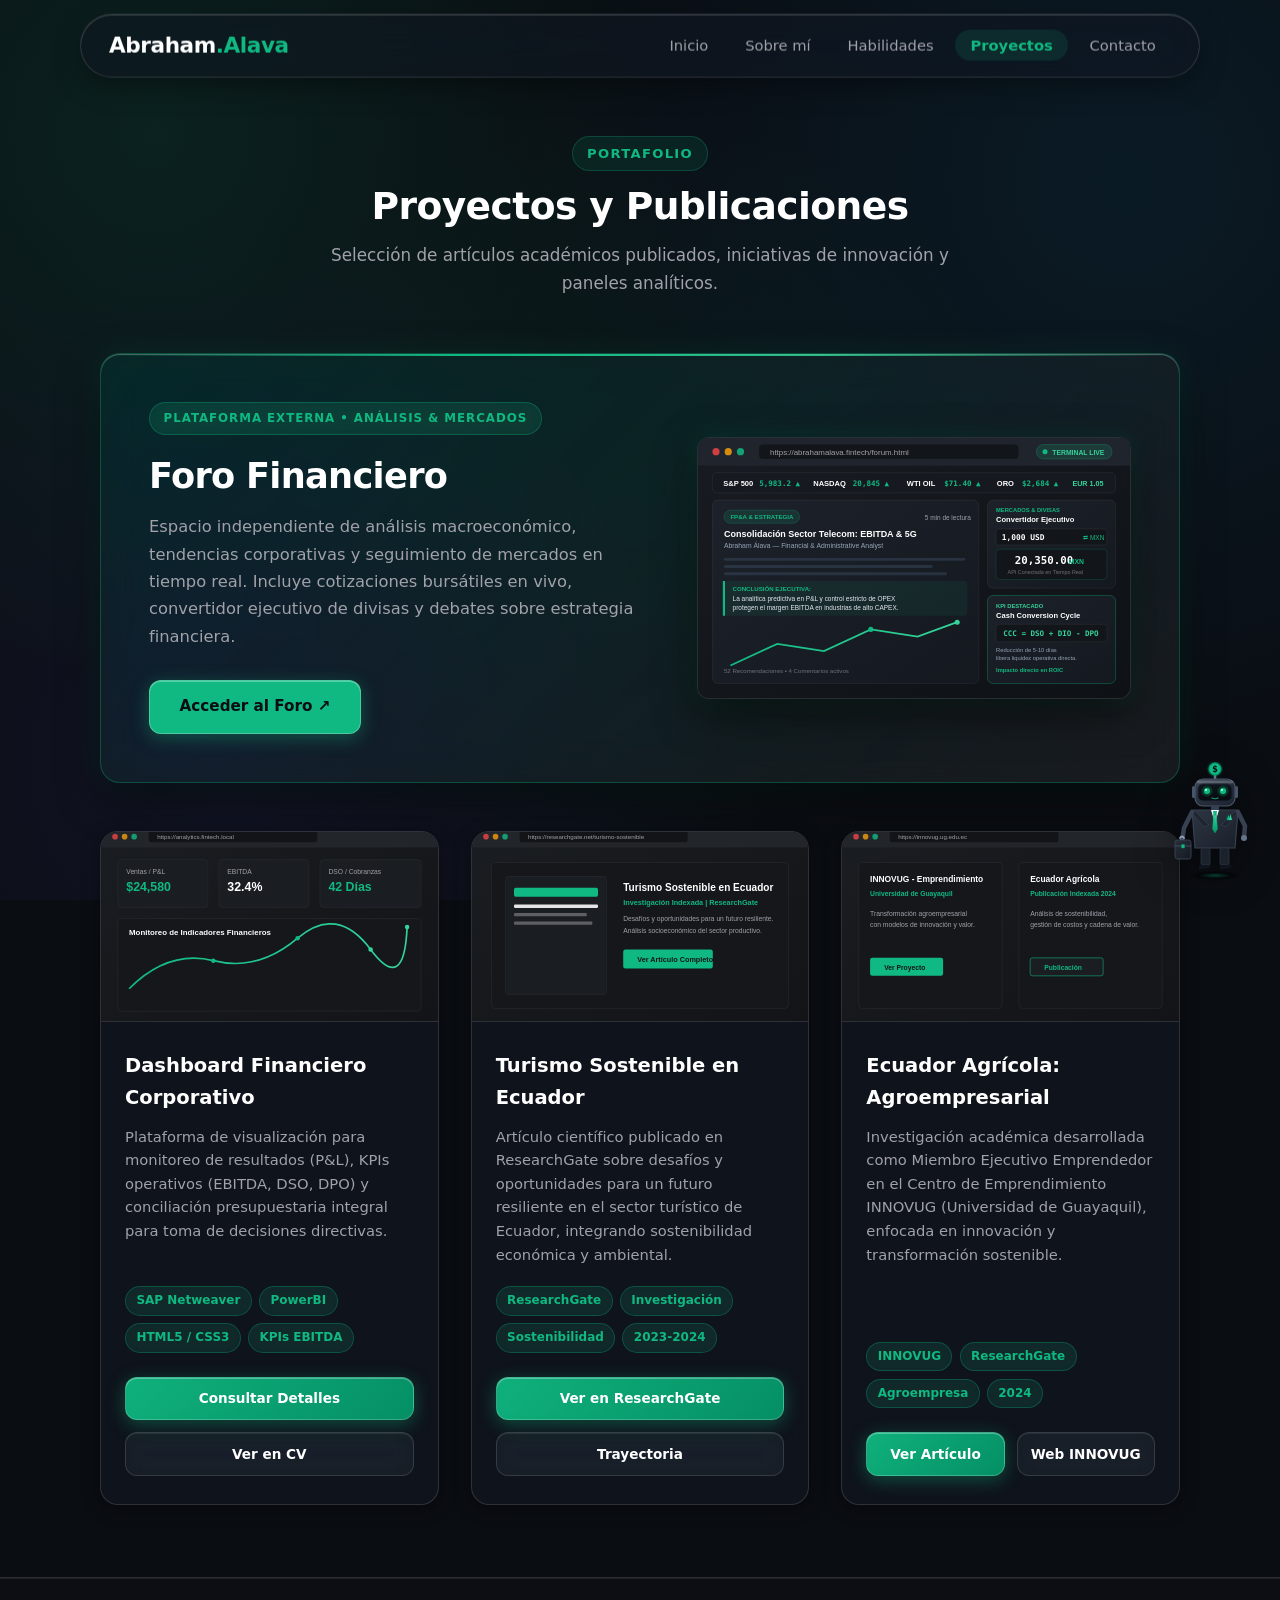
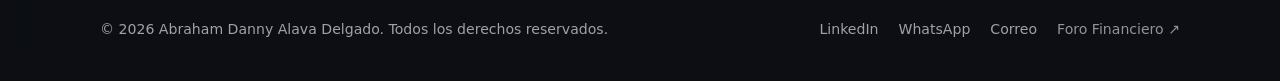
==== projects.html @ c76c72b6 "Primer commit" ====
<!DOCTYPE html>
<html lang="es">

<head>
  <meta charset="UTF-8">
  <meta name="viewport" content="width=device-width, initial-scale=1.0">
  <title>Abraham Alava | Analista Financiero &amp; Estrategia Tech</title>

  <!-- Metadatos SEO Profesionales -->
  <meta name="description"
    content="Proyectos de analítica financiera, dashboards de KPIs corporativos e investigaciones académicas indexadas en ResearchGate por Abraham Alava.">
  <meta name="author" content="Abraham Danny Alava Delgado">
  <meta name="robots" content="index, follow">
  <meta name="theme-color" content="#121417">

  <!-- Favicon Oficial Minimalista SVG -->
  <link rel="icon" type="image/svg+xml" href="assets/img/favicon.svg">

  <!-- Hojas de estilo oficiales -->
  <link rel="stylesheet" href="css/global.css">
  <link rel="stylesheet" href="css/pages.css">
</head>

<body>

  <!-- ==========================================
       HEADER Y NAVEGACIÓN COMPARTIDA
       ========================================== -->
  <header class="site-header">
    <nav class="navbar container">
      <a href="index.html" class="logo">Abraham<span>.Alava</span></a>

      <button class="menu-toggle" id="menu-toggle" aria-label="Abrir menú de navegación">
        <span class="hamburger"></span>
      </button>

      <ul class="nav-menu" id="nav-menu">
        <li><a href="index.html" class="nav-link">Inicio</a></li>
        <li><a href="about.html" class="nav-link">Sobre mí</a></li>
        <li><a href="skills.html" class="nav-link">Habilidades</a></li>
        <li><a href="projects.html" class="nav-link">Proyectos</a></li>
        <li><a href="contact.html" class="nav-link">Contacto</a></li>
      </ul>
    </nav>
  </header>

  <!-- ==========================================
       CONTENIDO ESPECÍFICO DE PROYECTOS (<main>)
       ========================================== -->
  <main class="section">
    <div class="container">

      <div class="section-header">
        <span class="section-tag">Portafolio</span>
        <h1 class="section-title">Proyectos y Publicaciones</h1>
        <p class="section-description">
          Selección de artículos académicos publicados, iniciativas de innovación y paneles analíticos.
        </p>
      </div>

      <!-- Banner Destacado Showcase: Foro Financiero -->
      <section class="featured-showcase-banner">
        <div class="showcase-content">
          <span class="showcase-badge">PLATAFORMA EXTERNA • ANÁLISIS &amp; MERCADOS</span>
          <h2 class="showcase-title">Foro Financiero</h2>
          <p class="showcase-description">
            Espacio independiente de análisis macroeconómico, tendencias corporativas y seguimiento de mercados en
            tiempo real. Incluye cotizaciones bursátiles en vivo, convertidor ejecutivo de divisas y debates sobre
            estrategia financiera.
          </p>
          <div class="showcase-action">
            <a href="forum.html" target="_blank" rel="noopener noreferrer" class="btn btn-showcase-cta">
              <span>Acceder al Foro &#8599;</span>
            </a>
          </div>
        </div>
        <div class="showcase-preview">
          <img src="assets/img/project-forum.svg" alt="Vista previa de Foro Financiero y Terminal de Mercados"
            class="showcase-img">
        </div>
      </section>

      <!-- Cuadrícula de Proyectos -->
      <div class="projects-grid">

        <!-- Proyecto 1: Dashboard Financiero Corporativo -->
        <article class="project-card">
          <div class="project-thumbnail">
            <img src="assets/img/project-1.svg" alt="Panel de Análisis Financiero y KPIs" class="project-img">
          </div>
          <div class="project-body">
            <h2 class="project-title">Dashboard Financiero Corporativo</h2>
            <p class="project-description">
              Plataforma de visualización para monitoreo de resultados (P&amp;L), KPIs operativos (EBITDA, DSO, DPO)
              y conciliación presupuestaria integral para toma de decisiones directivas.
            </p>
            <div class="project-tags">
              <span class="badge">SAP Netweaver</span>
              <span class="badge">PowerBI</span>
              <span class="badge">HTML5 / CSS3</span>
              <span class="badge">KPIs EBITDA</span>
            </div>
            <div class="project-links">
              <a href="contact.html" class="btn btn-primary">Consultar Detalles</a>
              <a href="assets/docs/Cv_Abraham_Alava.pdf" download="Cv_Abraham_Alava.pdf" class="btn btn-outline">Ver en
                CV</a>
            </div>
          </div>
        </article>

        <!-- Proyecto 2: Publicación Turismo Sostenible en Ecuador -->
        <article class="project-card">
          <div class="project-thumbnail">
            <img src="assets/img/project-2.svg" alt="Publicación ResearchGate Turismo Sostenible" class="project-img">
          </div>
          <div class="project-body">
            <h2 class="project-title">Turismo Sostenible en Ecuador</h2>
            <p class="project-description">
              Artículo científico publicado en ResearchGate sobre desafíos y oportunidades para un futuro resiliente
              en el sector turístico de Ecuador, integrando sostenibilidad económica y ambiental.
            </p>
            <div class="project-tags">
              <span class="badge">ResearchGate</span>
              <span class="badge">Investigación</span>
              <span class="badge">Sostenibilidad</span>
              <span class="badge">2023-2024</span>
            </div>
            <div class="project-links">
              <a href="https://www.researchgate.net/publication/378067593_SUSTAINABLE_TOURISM_IN_ECUADOR_CHALLENGES_AND_OPPORTUNITIES_FOR_A_RESILIENT_FUTURE"
                class="btn btn-primary" target="_blank" rel="noopener noreferrer">
                Ver en ResearchGate
              </a>
              <a href="about.html" class="btn btn-outline">Trayectoria</a>
            </div>
          </div>
        </article>

        <!-- Proyecto 3: Publicación Ecuador Agrícola & INNOVUG -->
        <article class="project-card">
          <div class="project-thumbnail">
            <img src="assets/img/project-3.svg" alt="Proyecto de Innovación Agroempresarial INNOVUG"
              class="project-img">
          </div>
          <div class="project-body">
            <h2 class="project-title">Ecuador Agrícola: Agroempresarial</h2>
            <p class="project-description">
              Investigación académica desarrollada como Miembro Ejecutivo Emprendedor en el Centro de Emprendimiento
              INNOVUG (Universidad de Guayaquil), enfocada en innovación y transformación sostenible.
            </p>
            <div class="project-tags">
              <span class="badge">INNOVUG</span>
              <span class="badge">ResearchGate</span>
              <span class="badge">Agroempresa</span>
              <span class="badge">2024</span>
            </div>
            <div class="project-links">
              <a href="https://www.researchgate.net/publication/377977762_Emprendimiento_Agricola_que_Transforma_Agroempresarial_Ecuador"
                class="btn btn-primary" target="_blank" rel="noopener noreferrer">
                Ver Artículo
              </a>
              <a href="https://innovug.ug.edu.ec/" class="btn btn-outline" target="_blank" rel="noopener noreferrer">
                Web INNOVUG
              </a>
            </div>
          </div>
        </article>

      </div>
    </div>
  </main>

  <!-- ==========================================
       FOOTER COMPARTIDO
       ========================================== -->
  <footer class="site-footer">
    <div class="container footer-content">
      <p>&copy; <span id="current-year"></span> Abraham Danny Alava Delgado. Todos los derechos reservados.</p>
      <div class="footer-socials">
        <a href="https://www.linkedin.com/in/abraham-alava-3880532a1/" target="_blank"
          rel="noopener noreferrer">LinkedIn</a>
        <a href="https://wa.me/593992666129" target="_blank" rel="noopener noreferrer">WhatsApp</a>
        <a href="mailto:alavacop7@outlook.es">Correo</a>
        <a href="forum.html" target="_blank" rel="noopener noreferrer" class="footer-link-forum">Foro Financiero ↗</a>
      </div>
    </div>
  </footer>

  <script src="js/main.js"></script>
</body>

</html>
---- css/global.css ----
/* ==========================================================================
   GLOBAL.CSS - Estilos Globales, Variables, Reset, Componentes y Navegación
   Tecnología: CSS3 Nativo (Sin frameworks)
   Estilo: Fintech Moderno 100% Responsivo
   Paleta: #121417 (Fondo Grafito), #1A1D21 (Tarjetas), #2A2E35 (Bordes),
           #FFFFFF (Texto Principal), #A1A1AA (Texto Secundario),
           #10B981 (Verde Esmeralda Sobrio)
   ========================================================================== */

/* 1. Variables de diseño en :root */
:root {
  /* Paleta Liquid Glass & Fintech */
  --color-bg: #0A0D12;              /* Fondo ultra profundo con soporte para mallas líquidas */
  --color-surface: rgba(20, 25, 33, 0.62);         /* Superficie de vidrio translúcido */
  --color-surface-hover: rgba(28, 35, 47, 0.78);   /* Estado hover en vidrio líquido */
  --color-surface-card: rgba(20, 25, 33, 0.58);    /* Tarjetas y módulos frosted glass */
  --color-primary: #10B981;         /* Verde esmeralda vivo */
  --color-primary-hover: #34D399;   /* Esmeralda luminoso para hover */
  --color-primary-rgb: 16, 185, 129;
  --color-secondary: #E4E4E7;       /* Blanco zinc elegante */
  --color-secondary-rgb: 228, 228, 231;
  --color-text: #FFFFFF;            /* Blanco puro para títulos */
  --color-text-muted: #A1A1AA;      /* Gris zinc de alta legibilidad */
  --color-border: rgba(255, 255, 255, 0.09);       /* Borde cristalino tenue */
  --color-border-glass: rgba(255, 255, 255, 0.13); /* Refracción de borde de vidrio */
  --color-border-hover: rgba(16, 185, 129, 0.55);  /* Iluminación de borde en hover */
  --color-success: #10B981;         /* Éxito */
  --color-danger: #EF4444;          /* Error */

  /* Filtros y Efectos Liquid Glass (Frosted Glassmorphism) */
  --glass-blur: blur(18px) saturate(180%);
  --glass-blur-sm: blur(10px) saturate(160%);
  --glass-blur-lg: blur(26px) saturate(190%);
  --glass-specular: inset 0 1px 0 0 rgba(255, 255, 255, 0.12);
  --glass-specular-hover: inset 0 1px 0 0 rgba(255, 255, 255, 0.25);

  /* Tipografía y Espaciado */
  --font-main: system-ui, -apple-system, BlinkMacSystemFont, 'Segoe UI', Roboto, Helvetica, Arial, sans-serif;
  --max-width: 1120px;
  --header-height: 72px;

  /* Bordes, Sombras Líquidas y Transiciones */
  --radius-sm: 8px;
  --radius-md: 12px;
  --radius-lg: 18px;
  --shadow-sm: 0 4px 18px 0 rgba(0, 0, 0, 0.38), inset 0 1px 0 0 rgba(255, 255, 255, 0.08);
  --shadow-md: 0 8px 32px 0 rgba(0, 0, 0, 0.48), inset 0 1px 0 0 rgba(255, 255, 255, 0.12);
  --shadow-lg: 0 16px 48px -8px rgba(0, 0, 0, 0.65), inset 0 1px 0 0 rgba(255, 255, 255, 0.16);
  --transition: all 0.28s cubic-bezier(0.16, 1, 0.3, 1);
}

/* 2. Reset Universal y Prevención de Desbordamiento */
*, *::before, *::after {
  margin: 0;
  padding: 0;
  box-sizing: border-box;
}

html {
  scroll-behavior: smooth;
  overflow-x: hidden;
  width: 100%;
}

body {
  font-family: var(--font-main);
  background-color: var(--color-bg);
  background-image: 
    radial-gradient(circle at 12% 15%, rgba(16, 185, 129, 0.12) 0%, transparent 40%),
    radial-gradient(circle at 88% 20%, rgba(14, 165, 233, 0.09) 0%, transparent 45%),
    radial-gradient(circle at 50% 55%, rgba(16, 185, 129, 0.07) 0%, transparent 48%),
    radial-gradient(circle at 18% 85%, rgba(99, 102, 241, 0.08) 0%, transparent 42%);
  background-attachment: fixed;
  background-size: cover;
  color: var(--color-text-muted);
  line-height: 1.65;
  min-height: 100vh;
  display: flex;
  flex-direction: column;
  overflow-x: hidden;
  width: 100%;
}

main {
  flex: 1; /* Permite que el footer se mantenga al final siempre */
  width: 100%;
  overflow-x: hidden;
}

img, svg {
  max-width: 100%;
  height: auto;
  display: block;
}

/* 3. Clases Utilitarias */
.sr-only {
  position: absolute;
  width: 1px;
  height: 1px;
  padding: 0;
  margin: -1px;
  overflow: hidden;
  clip: rect(0, 0, 0, 0);
  white-space: nowrap;
  border-width: 0;
}

.container {
  width: 100%;
  max-width: var(--max-width);
  margin-left: auto;
  margin-right: auto;
  padding-left: 1.25rem;
  padding-right: 1.25rem;
  box-sizing: border-box;
}

.section {
  padding: 4.5rem 0;
  width: 100%;
}

.section-header {
  text-align: center;
  max-width: 680px;
  margin: 0 auto 3.5rem auto;
  padding: 0 0.5rem;
}

.section-tag {
  display: inline-block;
  font-size: 0.82rem;
  font-weight: 700;
  text-transform: uppercase;
  letter-spacing: 0.1em;
  color: var(--color-primary);
  background-color: rgba(var(--color-primary-rgb), 0.1);
  padding: 0.35rem 0.85rem;
  border-radius: 9999px;
  margin-bottom: 0.75rem;
  border: 1px solid rgba(var(--color-primary-rgb), 0.25);
}

.section-title {
  font-size: clamp(1.85rem, 4vw + 0.5rem, 2.35rem);
  font-weight: 800;
  line-height: 1.25;
  color: var(--color-text);
  margin-bottom: 0.75rem;
  letter-spacing: -0.015em;
  word-break: break-word;
}

.section-description {
  color: var(--color-text-muted);
  font-size: clamp(0.95rem, 2vw + 0.3rem, 1.05rem);
}

/* 4. Botones */
.btn {
  display: inline-flex;
  align-items: center;
  justify-content: center;
  gap: 0.5rem;
  font-family: inherit;
  font-size: 0.92rem;
  font-weight: 600;
  padding: 0.75rem 1.45rem;
  border-radius: var(--radius-md);
  text-decoration: none;
  cursor: pointer;
  border: 1px solid transparent;
  transition: var(--transition);
  white-space: nowrap;
}

.btn-primary {
  background: linear-gradient(135deg, rgba(16, 185, 129, 0.95), rgba(5, 150, 105, 0.95));
  color: #FFFFFF;
  font-weight: 700;
  border: 1px solid rgba(255, 255, 255, 0.2);
  box-shadow: 0 4px 18px rgba(16, 185, 129, 0.35), inset 0 1px 0 rgba(255, 255, 255, 0.3);
  backdrop-filter: blur(8px);
  -webkit-backdrop-filter: blur(8px);
}

.btn-primary:hover {
  background: linear-gradient(135deg, rgba(52, 211, 153, 0.98), rgba(16, 185, 129, 0.98));
  border-color: rgba(255, 255, 255, 0.35);
  color: #0A0D12;
  transform: translateY(-2px);
  box-shadow: 0 6px 25px rgba(16, 185, 129, 0.45), 0 0 20px rgba(16, 185, 129, 0.3), inset 0 1px 0 rgba(255, 255, 255, 0.4);
}

.btn-outline {
  background-color: rgba(255, 255, 255, 0.04);
  backdrop-filter: var(--glass-blur-sm);
  -webkit-backdrop-filter: var(--glass-blur-sm);
  color: var(--color-text);
  border: 1px solid var(--color-border-glass);
  box-shadow: inset 0 1px 0 rgba(255, 255, 255, 0.08);
}

.btn-outline:hover {
  background-color: rgba(255, 255, 255, 0.08);
  border-color: var(--color-primary);
  color: var(--color-primary);
  transform: translateY(-2px);
  box-shadow: 0 6px 20px rgba(0, 0, 0, 0.35), 0 0 18px rgba(16, 185, 129, 0.18), inset 0 1px 0 rgba(255, 255, 255, 0.15);
}

.badge {
  display: inline-block;
  font-size: 0.75rem;
  font-weight: 600;
  padding: 0.25rem 0.65rem;
  border-radius: 9999px;
  background-color: rgba(var(--color-primary-rgb), 0.12);
  color: var(--color-primary);
  border: 1px solid rgba(var(--color-primary-rgb), 0.28);
  backdrop-filter: blur(8px);
  -webkit-backdrop-filter: blur(8px);
}

/* 5. Header y Barra de Navegación */
.site-header {
  position: sticky;
  top: 0.85rem;
  left: 0;
  width: 100%;
  z-index: 1000;
  padding: 0 1rem;
  background-color: transparent;
  border-bottom: none;
  pointer-events: none;
  transition: var(--transition);
}

.site-header .navbar {
  pointer-events: auto;
}

.navbar {
  height: 64px;
  background-color: rgba(18, 23, 31, 0.68);
  backdrop-filter: var(--glass-blur);
  -webkit-backdrop-filter: var(--glass-blur);
  border: 1px solid var(--color-border-glass);
  border-radius: 9999px; /* Encabezado en forma redondeada (píldora ejecutiva) */
  padding: 0 1.75rem;
  box-shadow: 0 10px 32px -5px rgba(0, 0, 0, 0.45), inset 0 1px 0 0 rgba(255, 255, 255, 0.16);
  display: flex;
  align-items: center;
  justify-content: space-between;
  transition: all 0.3s cubic-bezier(0.16, 1, 0.3, 1);
}

.navbar:hover {
  border-color: rgba(16, 185, 129, 0.4);
  background-color: rgba(24, 30, 40, 0.76);
  box-shadow: 0 12px 38px -5px rgba(0, 0, 0, 0.55), 0 0 25px rgba(16, 185, 129, 0.15), inset 0 1px 0 0 rgba(255, 255, 255, 0.25);
}

.logo {
  font-size: 1.35rem;
  font-weight: 800;
  color: var(--color-text);
  text-decoration: none;
  letter-spacing: -0.02em;
}

.logo span {
  color: var(--color-primary);
}

.nav-menu {
  display: flex;
  align-items: center;
  gap: 0.4rem;
  list-style: none;
}

.nav-link {
  color: var(--color-text-muted);
  text-decoration: none;
  font-size: 0.92rem;
  font-weight: 500;
  position: relative;
  padding: 0.42rem 0.95rem;
  border-radius: 9999px;
  transition: var(--transition);
}

.nav-link:hover {
  color: #FFFFFF;
  background-color: rgba(255, 255, 255, 0.06);
}

/* Enlace activo (marcado por main.js) */
.nav-link.active {
  color: var(--color-primary);
  background-color: rgba(var(--color-primary-rgb), 0.12);
  font-weight: 700;
}

.nav-link.active::after {
  display: none;
}

/* Botón Descargar CV en barra de navegación superior */
.nav-btn-item {
  display: inline-flex;
  align-items: center;
}

.btn-nav-cv {
  padding: 0.42rem 0.95rem;
  font-size: 0.85rem;
  font-weight: 700;
  border-radius: 9999px;
  margin-left: 0.4rem;
  gap: 0.4rem;
  line-height: 1;
  text-decoration: none;
}

.btn-nav-cv svg {
  flex-shrink: 0;
}

/* Botón menú móvil (hamburguesa) */
.menu-toggle {
  display: none;
  background: transparent;
  border: none;
  cursor: pointer;
  padding: 0.5rem;
  width: 44px;
  height: 44px;
  position: relative;
  z-index: 1001;
  border-radius: var(--radius-sm);
  transition: var(--transition);
}

.menu-toggle:focus-visible {
  outline: 2px solid var(--color-primary);
}

.hamburger {
  display: block;
  width: 24px;
  height: 2px;
  background-color: var(--color-text);
  position: relative;
  transition: var(--transition);
}

.hamburger::before,
.hamburger::after {
  content: "";
  position: absolute;
  width: 24px;
  height: 2px;
  background-color: var(--color-text);
  left: 0;
  transition: var(--transition);
}

.hamburger::before {
  top: -8px;
}

.hamburger::after {
  top: 8px;
}

/* Estado activo del botón hamburguesa (transforma en X) */
.menu-toggle.active .hamburger {
  background-color: transparent;
}

.menu-toggle.active .hamburger::before {
  top: 0;
  transform: rotate(45deg);
}

.menu-toggle.active .hamburger::after {
  top: 0;
  transform: rotate(-45deg);
}

/* 6. Footer Compartido */
.site-footer {
  background-color: rgba(14, 16, 20, 0.72);
  backdrop-filter: var(--glass-blur);
  -webkit-backdrop-filter: var(--glass-blur);
  border-top: 1px solid var(--color-border-glass);
  box-shadow: inset 0 1px 0 rgba(255, 255, 255, 0.08);
  padding: 2.5rem 0;
  margin-top: auto;
  width: 100%;
}

.footer-content {
  display: flex;
  flex-direction: column;
  align-items: center;
  justify-content: space-between;
  gap: 1.25rem;
  text-align: center;
}

@media (min-width: 768px) {
  .footer-content {
    flex-direction: row;
    text-align: left;
  }
}

.footer-content p {
  color: var(--color-text-muted);
  font-size: 0.88rem;
}

.footer-socials {
  display: flex;
  gap: 1.25rem;
}

.footer-socials a {
  color: var(--color-text-muted);
  text-decoration: none;
  font-size: 0.88rem;
  transition: var(--transition);
}

.footer-socials a:hover {
  color: var(--color-primary);
}

.footer-socials a.footer-link-forum {
  color: var(--color-text-muted);
  font-weight: 500;
  opacity: 0.9;
}

.footer-socials a.footer-link-forum:hover {
  color: var(--color-primary);
  opacity: 1;
}

/* 7. Media Queries de Navegación Móvil */
@media (max-width: 768px) {
  .site-header {
    top: 0.5rem;
    padding: 0 0.75rem;
  }

  .navbar {
    height: 58px;
    padding: 0 1.25rem;
    border-radius: 9999px; /* Encabezado redondeado en móviles */
  }

  .menu-toggle {
    display: flex;
    align-items: center;
    justify-content: center;
  }

  .nav-menu {
    position: fixed;
    top: calc(58px + 1rem);
    left: 0.75rem;
    right: 0.75rem;
    width: auto;
    background-color: rgba(18, 22, 29, 0.88);
    backdrop-filter: var(--glass-blur-lg);
    -webkit-backdrop-filter: var(--glass-blur-lg);
    border: 1px solid var(--color-border-glass);
    border-radius: 20px; /* Menú móvil redondeado acorde al encabezado */
    flex-direction: column;
    padding: 1.5rem 1.25rem;
    gap: 0.75rem;
    align-items: stretch;
    box-shadow: var(--shadow-lg), 0 20px 50px rgba(0, 0, 0, 0.75), inset 0 1px 0 rgba(255, 255, 255, 0.15);
    transform: translateY(-20px);
    opacity: 0;
    visibility: hidden;
    transition: all 0.3s cubic-bezier(0.4, 0, 0.2, 1);
    z-index: 999;
    max-height: calc(100vh - 85px);
    overflow-y: auto;
  }

  /* Clase añadida con JS para mostrar el menú */
  .nav-menu.open {
    transform: translateY(0);
    opacity: 1;
    visibility: visible;
  }

  .nav-link {
    font-size: 1.02rem;
    width: 100%;
    display: block;
    padding: 0.65rem 0.85rem;
    border-radius: var(--radius-sm);
    border-bottom: 1px solid rgba(42, 46, 53, 0.5);
  }

  .nav-link:hover, .nav-link.active {
    background-color: rgba(16, 185, 129, 0.08);
  }

  .nav-link.active::after {
    display: none; /* En móvil se resalta con fondo sutil */
  }

  .nav-btn-item {
    width: 100%;
    margin-top: 0.35rem;
  }

  .btn-nav-cv {
    width: 100%;
    margin-left: 0;
    justify-content: center;
    padding: 0.65rem 1rem;
    font-size: 0.92rem;
  }

  .section {
    padding: 3.5rem 0;
  }
}

/* ==========================================================================
   7. ASISTENTE ROBOT EJECUTIVO "BUPPY" (Liquid Glass Assistant)
   ========================================================================== */
.executive-robot-container {
  position: fixed;
  bottom: 20px;
  right: 20px;
  z-index: 999;
  width: 90px;
  height: auto;
  pointer-events: auto;
  user-select: none;
  transition: opacity 0.3s ease, transform 0.3s ease;
}

.executive-robot-wrapper {
  animation: robotLevitate 3.5s ease-in-out infinite;
  display: flex;
  flex-direction: column;
  align-items: center;
  position: relative;
}

.executive-robot-svg {
  display: block;
  width: 90px;
  height: 115px;
  filter: drop-shadow(0 8px 20px rgba(0, 0, 0, 0.45));
}

.executive-robot-shadow {
  width: 52px;
  height: 9px;
  background: radial-gradient(ellipse at center, rgba(16, 185, 129, 0.32) 0%, rgba(0, 0, 0, 0.5) 45%, transparent 75%);
  border-radius: 50%;
  margin: -6px auto 0 auto;
  animation: robotShadowPulse 3.5s ease-in-out infinite;
}

/* Burbuja de diálogo Liquid Glass (Modo Interactivo en forum.html) */
.executive-robot-bubble {
  position: absolute;
  bottom: calc(100% + 14px);
  right: 0;
  width: 220px;
  background: rgba(18, 24, 33, 0.85);
  backdrop-filter: blur(14px) saturate(160%);
  -webkit-backdrop-filter: blur(14px) saturate(160%);
  border: 1px solid rgba(16, 185, 129, 0.35);
  border-radius: 16px;
  padding: 0.85rem 1rem;
  box-shadow: 0 10px 30px rgba(0, 0, 0, 0.55), 0 0 20px rgba(16, 185, 129, 0.15), inset 0 1px 0 rgba(255, 255, 255, 0.2);
  display: flex;
  flex-direction: column;
  gap: 0.55rem;
  animation: robotBubbleFloat 3.5s ease-in-out infinite;
  pointer-events: auto;
  z-index: 1000;
}

.robot-bubble-header {
  display: flex;
  align-items: center;
  justify-content: space-between;
  gap: 0.5rem;
  padding-bottom: 0.3rem;
  border-bottom: 1px solid rgba(255, 255, 255, 0.08);
}

.robot-bubble-name {
  font-size: 0.8rem;
  font-weight: 800;
  color: #10B981;
  letter-spacing: 0.04em;
  text-transform: uppercase;
}

.robot-bubble-badge {
  font-size: 0.65rem;
  font-weight: 600;
  color: #9CA3AF;
  background: rgba(255, 255, 255, 0.06);
  padding: 0.15rem 0.45rem;
  border-radius: 9999px;
  border: 1px solid rgba(255, 255, 255, 0.08);
}

.robot-bubble-text {
  font-size: 0.84rem;
  line-height: 1.4;
  color: #FFFFFF;
  font-weight: 600;
  margin: 0;
}

.robot-bubble-link {
  display: inline-flex;
  align-items: center;
  align-self: flex-start;
  gap: 0.35rem;
  font-size: 0.82rem;
  font-weight: 700;
  color: #10B981;
  text-decoration: none;
  background: rgba(16, 185, 129, 0.12);
  border: 1px solid rgba(16, 185, 129, 0.35);
  padding: 0.32rem 0.75rem;
  border-radius: 9999px;
  transition: var(--transition);
}

.robot-bubble-link:hover {
  background: #10B981;
  color: #0A0D12;
  box-shadow: 0 0 16px rgba(16, 185, 129, 0.5);
  transform: translateY(-1px);
}

.robot-bubble-tail {
  position: absolute;
  bottom: -6px;
  right: 32px;
  width: 12px;
  height: 12px;
  background: rgba(18, 24, 33, 0.85);
  border-right: 1px solid rgba(16, 185, 129, 0.35);
  border-bottom: 1px solid rgba(16, 185, 129, 0.35);
  transform: rotate(45deg);
}

@keyframes robotLevitate {
  0%, 100% {
    transform: translateY(0);
  }
  50% {
    transform: translateY(-8px);
  }
}

@keyframes robotShadowPulse {
  0%, 100% {
    transform: scale(1);
    opacity: 0.55;
  }
  50% {
    transform: scale(0.82);
    opacity: 0.25;
  }
}

@keyframes robotBubbleFloat {
  0%, 100% {
    transform: translateY(0);
  }
  50% {
    transform: translateY(-5px);
  }
}

/* Adaptación móvil: ocultar en pantallas menores a 768px */
@media (max-width: 768px) {
  .executive-robot-container {
    display: none !important;
  }
}
---- css/pages.css ----
/* ==========================================================================
   PAGES.CSS - Estilos específicos de cada vista (<main>)
   Estilo: Fintech Moderno Liquid Glass (Glassmorphism & Frosted Glass)
   Paleta: #0A0D12 (Fondo Líquido), rgba(20, 25, 33, 0.62) (Superficies de Vidrio),
           rgba(255, 255, 255, 0.13) (Bordes de Refracción),
           #10B981 (Verde Esmeralda Sobrio)
   ========================================================================== */

/* --------------------------------------------------------------------------
   1. INICIO (index.html): .hero y .highlights-grid
   -------------------------------------------------------------------------- */
.hero {
  padding: 4.5rem 0 3rem 0;
  width: 100%;
}

.hero-grid {
  display: grid;
  grid-template-columns: 1fr;
  gap: 2.5rem;
  align-items: center;
}

@media (min-width: 860px) {
  .hero-grid {
    grid-template-columns: 1.25fr 0.75fr;
    gap: 3rem;
  }
}

.hero-content {
  display: flex;
  flex-direction: column;
  gap: 1.25rem;
  min-width: 0;
  /* Previene desbordamiento en grid */
}

.hero-greeting {
  font-size: 0.92rem;
  font-weight: 700;
  color: var(--color-primary);
  letter-spacing: 0.08em;
  text-transform: uppercase;
}

.hero-title {
  font-size: clamp(2rem, 5vw + 0.8rem, 2.85rem);
  font-weight: 800;
  line-height: 1.15;
  color: var(--color-text);
  letter-spacing: -0.02em;
  word-break: break-word;
}

.hero-title span {
  color: var(--color-primary);
}

.hero-role {
  font-size: clamp(1.1rem, 2.5vw + 0.5rem, 1.25rem);
  color: var(--color-secondary);
  font-weight: 500;
}

.hero-description {
  font-size: 1.02rem;
  color: var(--color-text-muted);
  max-width: 620px;
  line-height: 1.7;
}

.hero-actions {
  display: flex;
  flex-wrap: wrap;
  gap: 0.85rem;
  margin-top: 0.5rem;
}

@media (max-width: 480px) {
  .hero-actions {
    flex-direction: column;
    width: 100%;
  }

  .hero-actions .btn {
    width: 100%;
  }
}

.hero-visual {
  display: flex;
  justify-content: center;
  width: 100%;
}

.hero-avatar-wrapper {
  width: min(260px, 72vw);
  height: min(260px, 72vw);
  position: relative;
  border-radius: 50%;
  padding: 4px;
  background: linear-gradient(135deg, rgba(16, 185, 129, 0.7), rgba(255, 255, 255, 0.25), rgba(16, 185, 129, 0.35));
  box-shadow: 0 16px 40px rgba(0, 0, 0, 0.6), 0 0 25px rgba(16, 185, 129, 0.25), inset 0 1px 0 rgba(255, 255, 255, 0.35);
  flex-shrink: 0;
  backdrop-filter: var(--glass-blur-sm);
  -webkit-backdrop-filter: var(--glass-blur-sm);
}

.hero-avatar-img {
  width: 100%;
  height: 100%;
  border-radius: 50%;
  object-fit: cover;
  object-position: center 15%;
  background-color: var(--color-surface);
  display: block;
}

/* Sección Resumen / Fortalezas */
.highlights-section {
  padding-bottom: 4.5rem;
  width: 100%;
}

.highlights-grid {
  display: grid;
  grid-template-columns: 1fr;
  /* 1 columna en móvil */
  gap: 1.5rem;
  width: 100%;
}

@media (min-width: 768px) {
  .highlights-grid {
    grid-template-columns: repeat(3, 1fr);
    /* 3 columnas en tablet y desktop */
  }
}

.highlight-card {
  background-color: var(--color-surface);
  backdrop-filter: var(--glass-blur);
  -webkit-backdrop-filter: var(--glass-blur);
  border: 1px solid var(--color-border-glass);
  border-radius: var(--radius-lg);
  padding: 2rem 1.75rem;
  transition: var(--transition);
  box-shadow: var(--shadow-sm);
  min-width: 0;
  overflow-wrap: break-word;
}

.highlight-card:hover {
  transform: translateY(-4px);
  border-color: var(--color-border-hover);
  box-shadow: var(--shadow-md), 0 0 24px rgba(16, 185, 129, 0.15), var(--glass-specular-hover);
  background-color: var(--color-surface-hover);
}

.highlight-icon {
  display: inline-flex;
  align-items: center;
  justify-content: center;
  margin-bottom: 1.25rem;
  color: var(--color-primary);
  background-color: rgba(var(--color-primary-rgb), 0.1);
  width: 48px;
  height: 48px;
  border-radius: var(--radius-md);
  border: 1px solid rgba(var(--color-primary-rgb), 0.25);
  backdrop-filter: var(--glass-blur-sm);
  -webkit-backdrop-filter: var(--glass-blur-sm);
  box-shadow: inset 0 1px 0 rgba(255, 255, 255, 0.15);
}

.highlight-card h3 {
  font-size: 1.25rem;
  color: var(--color-text);
  margin-bottom: 0.75rem;
  font-weight: 700;
}

.highlight-card p {
  color: var(--color-text-muted);
  font-size: 0.94rem;
  line-height: 1.6;
}

/* --------------------------------------------------------------------------
   2. SOBRE MÍ (about.html): .about-grid, .timeline-list, .certifications-grid
   -------------------------------------------------------------------------- */
.about-grid {
  display: grid;
  grid-template-columns: 1fr;
  /* 1 columna en móvil */
  gap: 2rem;
  width: 100%;
}

@media (min-width: 860px) {
  .about-grid {
    grid-template-columns: 1fr 1fr;
    /* 2 columnas en desktop */
    gap: 2.5rem;
  }
}

.bio-card,
.timeline-card {
  background-color: var(--color-surface);
  backdrop-filter: var(--glass-blur);
  -webkit-backdrop-filter: var(--glass-blur);
  border: 1px solid var(--color-border-glass);
  border-radius: var(--radius-lg);
  padding: 2.25rem 1.75rem;
  box-shadow: var(--shadow-sm);
  transition: var(--transition);
  min-width: 0;
  overflow-wrap: break-word;
}

.bio-card:hover,
.timeline-card:hover {
  border-color: var(--color-border-hover);
  box-shadow: var(--shadow-md), 0 0 20px rgba(16, 185, 129, 0.12), var(--glass-specular-hover);
  background-color: var(--color-surface-hover);
}

.bio-card h3,
.timeline-card h3 {
  font-size: 1.45rem;
  color: var(--color-text);
  margin-bottom: 1.25rem;
  display: flex;
  align-items: center;
  gap: 0.5rem;
  font-weight: 700;
}

/* Cabecera con Foto de Perfil en Bio (about.html) */
.bio-profile-header {
  display: flex;
  align-items: center;
  gap: 1.25rem;
  margin-bottom: 1.5rem;
  padding-bottom: 1.25rem;
  border-bottom: 1px solid var(--color-border-glass);
}

.bio-avatar-wrapper {
  width: 82px;
  height: 82px;
  border-radius: 50%;
  padding: 3px;
  background: linear-gradient(135deg, rgba(16, 185, 129, 0.7), rgba(255, 255, 255, 0.25), rgba(16, 185, 129, 0.35));
  box-shadow: 0 8px 25px rgba(0, 0, 0, 0.5), 0 0 16px rgba(16, 185, 129, 0.25);
  flex-shrink: 0;
  backdrop-filter: var(--glass-blur-sm);
  -webkit-backdrop-filter: var(--glass-blur-sm);
}

.bio-avatar-img {
  width: 100%;
  height: 100%;
  border-radius: 50%;
  object-fit: cover;
  object-position: center 20%;
  display: block;
  background-color: var(--color-surface);
}

.bio-profile-info {
  display: flex;
  flex-direction: column;
  gap: 0.25rem;
  min-width: 0;
}

.bio-profile-info h3 {
  margin-bottom: 0 !important;
  font-size: 1.35rem;
}

.bio-profile-role {
  font-size: 0.88rem;
  font-weight: 600;
  color: var(--color-primary);
}

.bio-card p {
  color: var(--color-text-muted);
  margin-bottom: 1.25rem;
  font-size: 1rem;
  line-height: 1.7;
}

.bio-actions {
  margin-top: 1.75rem;
}

@media (max-width: 480px) {
  .bio-actions .btn {
    width: 100%;
  }
}

/* Línea de tiempo */
.timeline-list {
  position: relative;
  padding-left: 1.75rem;
  list-style: none;
}

.timeline-list::before {
  content: "";
  position: absolute;
  top: 0.5rem;
  left: 6px;
  width: 2px;
  height: calc(100% - 1rem);
  background: linear-gradient(180deg, var(--color-primary), rgba(255, 255, 255, 0.1));
}

.timeline-item {
  position: relative;
  margin-bottom: 2rem;
  min-width: 0;
}

.timeline-item:last-child {
  margin-bottom: 0;
}

.timeline-item::before {
  content: "";
  position: absolute;
  top: 0.4rem;
  left: -1.75rem;
  width: 14px;
  height: 14px;
  border-radius: 50%;
  background-color: var(--color-primary);
  border: 3px solid rgba(18, 23, 31, 0.9);
  box-shadow: 0 0 0 2px var(--color-primary), 0 0 10px rgba(16, 185, 129, 0.4);
}

.timeline-period {
  font-size: 0.82rem;
  font-weight: 700;
  color: var(--color-primary);
  text-transform: uppercase;
  margin-bottom: 0.25rem;
  letter-spacing: 0.06em;
}

.timeline-title {
  font-size: 1.12rem;
  font-weight: 700;
  color: var(--color-text);
  word-break: break-word;
}

.timeline-institution {
  font-size: 0.93rem;
  color: var(--color-secondary);
  font-weight: 600;
  margin-bottom: 0.5rem;
}

.timeline-desc {
  font-size: 0.91rem;
  color: var(--color-text-muted);
  line-height: 1.6;
}

/* Sección Certificaciones y Formación Continua */
.certifications-section {
  width: 100%;
}

/* Filtro Interactivo por Categorías estilo Pill (Liquid Glass) */
.filter-pills {
  display: flex;
  flex-wrap: wrap;
  gap: 0.65rem;
  justify-content: center;
  margin-bottom: 2.5rem;
}

.filter-pill {
  background-color: rgba(22, 28, 38, 0.65);
  backdrop-filter: var(--glass-blur-sm);
  -webkit-backdrop-filter: var(--glass-blur-sm);
  border: 1px solid var(--color-border-glass);
  box-shadow: inset 0 1px 0 rgba(255, 255, 255, 0.1);
  color: var(--color-text-muted);
  padding: 0.55rem 1.15rem;
  border-radius: 9999px;
  font-family: inherit;
  font-size: 0.88rem;
  font-weight: 600;
  cursor: pointer;
  transition: var(--transition);
  outline: none;
  display: inline-flex;
  align-items: center;
  justify-content: center;
}

.filter-pill:hover {
  border-color: var(--color-primary);
  color: #FFFFFF;
  background-color: rgba(30, 38, 50, 0.8);
  box-shadow: 0 0 14px rgba(16, 185, 129, 0.15), inset 0 1px 0 rgba(255, 255, 255, 0.18);
}

.filter-pill.active {
  background: linear-gradient(135deg, rgba(16, 185, 129, 0.28), rgba(16, 185, 129, 0.12));
  border-color: var(--color-primary);
  color: #34D399;
  box-shadow: 0 0 18px rgba(16, 185, 129, 0.25), inset 0 1px 0 rgba(255, 255, 255, 0.25);
}

/* Cuadrícula de 13 Certificaciones: 3 columnas en escritorio, 2 en tablet, 1 en móvil */
.certifications-grid {
  display: grid;
  grid-template-columns: 1fr;
  /* 1 columna en móvil */
  gap: 1.25rem;
  width: 100%;
}

@media (min-width: 680px) {
  .certifications-grid {
    grid-template-columns: repeat(2, 1fr);
    /* 2 columnas en tablet */
    gap: 1.35rem;
  }
}

@media (min-width: 1024px) {
  .certifications-grid {
    grid-template-columns: repeat(3, 1fr);
    /* 3 columnas en escritorio */
    gap: 1.5rem;
  }
}

.cert-card {
  background-color: var(--color-surface);
  backdrop-filter: var(--glass-blur);
  -webkit-backdrop-filter: var(--glass-blur);
  border: 1px solid var(--color-border-glass);
  border-radius: var(--radius-md);
  padding: 1.5rem 1.35rem;
  display: flex;
  flex-direction: column;
  gap: 0.65rem;
  box-shadow: var(--shadow-sm);
  transition: all 0.25s cubic-bezier(0.4, 0, 0.2, 1);
  min-width: 0;
  overflow-wrap: break-word;
}

.cert-card:hover {
  transform: translateY(-4px);
  border-color: var(--color-border-hover);
  box-shadow: var(--shadow-md), 0 0 20px rgba(16, 185, 129, 0.15), var(--glass-specular-hover);
  background-color: var(--color-surface-hover);
}

.cert-header {
  display: flex;
  align-items: center;
  justify-content: space-between;
  margin-bottom: 0.15rem;
  gap: 0.5rem;
}

.cert-icon {
  display: inline-flex;
  align-items: center;
  justify-content: center;
  color: var(--color-primary);
  background-color: rgba(var(--color-primary-rgb), 0.12);
  width: 38px;
  height: 38px;
  border-radius: 8px;
  border: 1px solid rgba(var(--color-primary-rgb), 0.28);
  backdrop-filter: var(--glass-blur-sm);
  -webkit-backdrop-filter: var(--glass-blur-sm);
  box-shadow: inset 0 1px 0 rgba(255, 255, 255, 0.15);
  flex-shrink: 0;
}

.cert-title {
  font-size: 1.05rem;
  font-weight: 700;
  color: #FFFFFF;
  line-height: 1.35;
  margin-top: 0.2rem;
}

.cert-meta {
  font-size: 0.85rem;
  color: #A1A1AA;
  line-height: 1.45;
  flex: 1;
}

.cert-link {
  display: inline-flex;
  align-items: center;
  gap: 0.3rem;
  font-size: 0.82rem;
  font-weight: 600;
  color: var(--color-primary);
  text-decoration: none;
  margin-top: auto;
  transition: var(--transition);
  padding: 0.25rem 0;
  align-self: flex-start;
}

.cert-link:hover {
  color: var(--color-primary-hover);
  text-decoration: underline;
  transform: translateX(3px);
}

/* --------------------------------------------------------------------------
   3. HABILIDADES (skills.html): .skills-grid, .progress-bar
   -------------------------------------------------------------------------- */
.skills-grid {
  display: grid;
  grid-template-columns: 1fr;
  /* 1 columna en móvil */
  gap: 1.75rem;
  width: 100%;
}

@media (min-width: 768px) {
  .skills-grid {
    grid-template-columns: repeat(3, 1fr);
    /* 3 columnas en tablet y desktop */
  }
}

.skill-category {
  background-color: var(--color-surface);
  backdrop-filter: var(--glass-blur);
  -webkit-backdrop-filter: var(--glass-blur);
  border: 1px solid var(--color-border-glass);
  border-radius: var(--radius-lg);
  padding: 2.2rem 1.75rem;
  transition: var(--transition);
  box-shadow: var(--shadow-sm);
  min-width: 0;
  overflow-wrap: break-word;
}

.skill-category:hover {
  border-color: var(--color-border-hover);
  background-color: var(--color-surface-hover);
  box-shadow: var(--shadow-md), 0 0 22px rgba(16, 185, 129, 0.12), var(--glass-specular-hover);
}

.category-title {
  font-size: 1.22rem;
  color: var(--color-text);
  margin-bottom: 1.75rem;
  padding-bottom: 0.75rem;
  border-bottom: 1px solid var(--color-border-glass);
  font-weight: 700;
}

.skill-item {
  margin-bottom: 1.35rem;
}

.skill-item:last-child {
  margin-bottom: 0;
}

.skill-header {
  display: flex;
  justify-content: space-between;
  margin-bottom: 0.5rem;
  font-size: 0.93rem;
  font-weight: 600;
  gap: 0.5rem;
}

.skill-name {
  color: var(--color-text);
  min-width: 0;
}

.skill-percentage {
  color: var(--color-primary);
  font-weight: 700;
  flex-shrink: 0;
}

.progress-bar {
  width: 100%;
  height: 8px;
  background-color: rgba(26, 32, 44, 0.7);
  border: 1px solid rgba(255, 255, 255, 0.08);
  backdrop-filter: var(--glass-blur-sm);
  -webkit-backdrop-filter: var(--glass-blur-sm);
  border-radius: 9999px;
  overflow: hidden;
  box-shadow: inset 0 2px 4px rgba(0, 0, 0, 0.5);
}

.progress-fill {
  height: 100%;
  background: linear-gradient(90deg, #10B981, #34D399);
  border-radius: 9999px;
  box-shadow: 0 0 12px rgba(16, 185, 129, 0.5), inset 0 1px 0 rgba(255, 255, 255, 0.35);
  transition: width 1s ease-in-out;
}

/* --------------------------------------------------------------------------
   4. PROYECTOS (projects.html): .projects-grid, .project-card
   -------------------------------------------------------------------------- */
.projects-grid {
  display: grid;
  grid-template-columns: 1fr;
  /* 1 columna en móvil */
  gap: 2rem;
  width: 100%;
}

@media (min-width: 680px) {
  .projects-grid {
    grid-template-columns: repeat(2, 1fr);
    /* 2 columnas en tablet */
  }
}

@media (min-width: 1024px) {
  .projects-grid {
    grid-template-columns: repeat(3, 1fr);
    /* 3 columnas en desktop */
  }
}

.project-card {
  background-color: var(--color-surface);
  backdrop-filter: var(--glass-blur);
  -webkit-backdrop-filter: var(--glass-blur);
  border: 1px solid var(--color-border-glass);
  border-radius: var(--radius-lg);
  overflow: hidden;
  display: flex;
  flex-direction: column;
  transition: var(--transition);
  box-shadow: var(--shadow-sm);
  min-width: 0;
}

.project-card:hover {
  transform: translateY(-5px);
  border-color: var(--color-border-hover);
  box-shadow: var(--shadow-lg), 0 0 24px rgba(16, 185, 129, 0.15), var(--glass-specular-hover);
  background-color: var(--color-surface-hover);
}

.project-thumbnail {
  width: 100%;
  height: 190px;
  overflow: hidden;
  background-color: rgba(14, 18, 24, 0.6);
  border-bottom: 1px solid var(--color-border-glass);
}

.project-img {
  width: 100%;
  height: 100%;
  object-fit: cover;
  transition: transform 0.4s ease;
}

.project-card:hover .project-img {
  transform: scale(1.04);
}

.project-body {
  padding: 1.75rem 1.5rem;
  display: flex;
  flex-direction: column;
  flex: 1;
  min-width: 0;
}

.project-title {
  font-size: 1.22rem;
  color: var(--color-text);
  margin-bottom: 0.65rem;
  font-weight: 700;
  word-break: break-word;
}

.project-description {
  color: var(--color-text-muted);
  font-size: 0.92rem;
  line-height: 1.6;
  margin-bottom: 1.25rem;
  flex: 1;
}

.project-tags {
  display: flex;
  flex-wrap: wrap;
  gap: 0.45rem;
  margin-bottom: 1.5rem;
}

.project-links {
  display: flex;
  gap: 0.75rem;
  margin-top: auto;
  flex-wrap: wrap;
}

.project-links .btn {
  flex: 1 1 120px;
  font-size: 0.85rem;
  padding: 0.6rem 0.8rem;
  text-align: center;
}

/* --------------------------------------------------------------------------
   4.1 BANNER DESTACADO SHOWCASE (projects.html): Foro Financiero
   -------------------------------------------------------------------------- */
.featured-showcase-banner {
  background: linear-gradient(135deg, rgba(16, 185, 129, 0.08), rgba(26, 29, 33, 0.9));
  border: 1px solid rgba(16, 185, 129, 0.3);
  border-radius: 20px;
  backdrop-filter: var(--glass-blur);
  -webkit-backdrop-filter: var(--glass-blur);
  box-shadow: var(--shadow-lg), 0 0 32px rgba(16, 185, 129, 0.12), var(--glass-specular);
  margin-bottom: 48px;
  padding: 2.5rem 2.25rem;
  display: grid;
  grid-template-columns: 1fr;
  gap: 2.25rem;
  align-items: center;
  position: relative;
  overflow: hidden;
  transition: var(--transition);
}

.featured-showcase-banner::before {
  content: "";
  position: absolute;
  top: 0;
  left: 0;
  right: 0;
  height: 2px;
  background: linear-gradient(90deg, transparent, #10B981, rgba(52, 211, 153, 0.85), transparent);
  pointer-events: none;
  z-index: 2;
}

.featured-showcase-banner:hover {
  border-color: rgba(16, 185, 129, 0.55);
  box-shadow: var(--shadow-xl), 0 0 42px rgba(16, 185, 129, 0.22), var(--glass-specular-hover);
}

@media (min-width: 920px) {
  .featured-showcase-banner {
    grid-template-columns: 1.15fr 1fr;
    gap: 3rem;
    padding: 3rem;
  }
}

.showcase-content {
  display: flex;
  flex-direction: column;
  align-items: flex-start;
  min-width: 0;
}

.showcase-badge {
  display: inline-flex;
  align-items: center;
  gap: 0.5rem;
  font-size: 0.74rem;
  font-weight: 700;
  letter-spacing: 0.08em;
  text-transform: uppercase;
  color: #10B981;
  background: rgba(16, 185, 129, 0.12);
  border: 1px solid rgba(16, 185, 129, 0.3);
  padding: 0.35rem 0.85rem;
  border-radius: 9999px;
  margin-bottom: 1.25rem;
  backdrop-filter: blur(8px);
  -webkit-backdrop-filter: blur(8px);
}

.showcase-title {
  font-size: 2.2rem;
  font-weight: 800;
  color: var(--color-text);
  margin-bottom: 1rem;
  letter-spacing: -0.02em;
  line-height: 1.2;
}

.showcase-description {
  color: var(--color-text-muted);
  font-size: 1.02rem;
  line-height: 1.68;
  margin-bottom: 1.85rem;
  max-width: 560px;
}

.showcase-action {
  display: flex;
  align-items: center;
}

.btn-showcase-cta {
  display: inline-flex;
  align-items: center;
  justify-content: center;
  gap: 0.5rem;
  background-color: #10B981 !important;
  color: #0A0D12 !important;
  font-weight: 700 !important;
  font-size: 0.95rem;
  padding: 0.85rem 1.85rem;
  border-radius: var(--radius-md);
  border: 1px solid rgba(255, 255, 255, 0.25) !important;
  box-shadow: 0 4px 18px rgba(16, 185, 129, 0.35), inset 0 1px 0 rgba(255, 255, 255, 0.3) !important;
  text-decoration: none;
  transition: var(--transition);
}

.btn-showcase-cta:hover {
  background-color: #34D399 !important;
  color: #000000 !important;
  box-shadow: 0 6px 26px rgba(16, 185, 129, 0.55), inset 0 1px 0 rgba(255, 255, 255, 0.4) !important;
  transform: translateY(-2px);
}

.showcase-preview {
  display: flex;
  align-items: center;
  justify-content: center;
  border-radius: var(--radius-md);
  overflow: hidden;
  box-shadow: 0 14px 40px rgba(0, 0, 0, 0.55), 0 0 24px rgba(16, 185, 129, 0.15);
  border: 1px solid rgba(255, 255, 255, 0.12);
  background: rgba(10, 13, 18, 0.65);
  backdrop-filter: var(--glass-blur-sm);
  -webkit-backdrop-filter: var(--glass-blur-sm);
  transition: var(--transition);
  width: 100%;
}

.showcase-preview:hover {
  transform: scale(1.02);
  border-color: rgba(16, 185, 129, 0.5);
  box-shadow: 0 18px 48px rgba(0, 0, 0, 0.65), 0 0 32px rgba(16, 185, 129, 0.25);
}

.showcase-img {
  width: 100%;
  height: auto;
  max-height: 380px;
  object-fit: cover;
  display: block;
  transition: transform 0.4s ease;
}

.showcase-preview:hover .showcase-img {
  transform: scale(1.02);
}

/* --------------------------------------------------------------------------
   5. CONTACTO (contact.html): .contact-grid, canales y formulario
   -------------------------------------------------------------------------- */
.contact-grid {
  display: grid;
  grid-template-columns: 1fr;
  /* 1 columna en móvil */
  gap: 2rem;
  width: 100%;
}

@media (min-width: 860px) {
  .contact-grid {
    grid-template-columns: 1fr 1.35fr;
    /* 2 columnas en desktop */
    gap: 2.5rem;
  }
}

.contact-channels {
  display: flex;
  flex-direction: column;
  gap: 1.5rem;
  min-width: 0;
}

.channel-card {
  background-color: var(--color-surface);
  backdrop-filter: var(--glass-blur);
  -webkit-backdrop-filter: var(--glass-blur);
  border: 1px solid var(--color-border-glass);
  border-radius: var(--radius-lg);
  padding: 1.75rem;
  display: flex;
  flex-direction: column;
  gap: 0.85rem;
  transition: var(--transition);
  box-shadow: var(--shadow-sm);
  min-width: 0;
  overflow-wrap: break-word;
}

.channel-card:hover {
  border-color: var(--color-border-hover);
  transform: translateY(-3px);
  background-color: var(--color-surface-hover);
  box-shadow: var(--shadow-md), 0 0 22px rgba(16, 185, 129, 0.12), var(--glass-specular-hover);
}

/* Tarjeta de Perfil en Contacto (contact.html) */
.contact-profile-card {
  padding: 1.35rem 1.75rem;
}

.contact-profile-header {
  display: flex;
  align-items: center;
  gap: 1.15rem;
}

.contact-avatar-wrapper {
  width: 72px;
  height: 72px;
  border-radius: 50%;
  padding: 3px;
  background: linear-gradient(135deg, rgba(16, 185, 129, 0.7), rgba(255, 255, 255, 0.25), rgba(16, 185, 129, 0.35));
  box-shadow: 0 8px 24px rgba(0, 0, 0, 0.5), 0 0 16px rgba(16, 185, 129, 0.25);
  flex-shrink: 0;
  backdrop-filter: var(--glass-blur-sm);
  -webkit-backdrop-filter: var(--glass-blur-sm);
}

.contact-avatar-img {
  width: 100%;
  height: 100%;
  border-radius: 50%;
  object-fit: cover;
  object-position: center 20%;
  display: block;
}

.contact-profile-meta {
  display: flex;
  flex-direction: column;
  min-width: 0;
}

.channel-header {
  display: flex;
  align-items: center;
  gap: 0.85rem;
}

.channel-icon {
  display: inline-flex;
  align-items: center;
  justify-content: center;
  color: var(--color-primary);
  flex-shrink: 0;
}

.channel-title {
  font-size: 1.15rem;
  color: var(--color-text);
  font-weight: 700;
}

.channel-info {
  font-size: 0.93rem;
  color: var(--color-text-muted);
  word-break: break-all;
}

.channel-card .btn {
  align-self: flex-start;
  margin-top: 0.25rem;
  max-width: 100%;
}

@media (max-width: 480px) {
  .channel-card .btn {
    width: 100%;
    align-self: stretch;
    text-align: center;
  }
}

/* Formulario */
.contact-form-card {
  background-color: var(--color-surface);
  backdrop-filter: var(--glass-blur);
  -webkit-backdrop-filter: var(--glass-blur);
  border: 1px solid var(--color-border-glass);
  border-radius: var(--radius-lg);
  padding: 2.25rem 1.75rem;
  box-shadow: var(--shadow-sm);
  min-width: 0;
}

.contact-form-card h2 {
  font-size: 1.45rem;
  color: var(--color-text);
  margin-bottom: 0.5rem;
  font-weight: 700;
}

.contact-form-card p {
  color: var(--color-text-muted);
  font-size: 0.93rem;
  margin-bottom: 1.75rem;
  line-height: 1.6;
}

.form-group {
  margin-bottom: 1.25rem;
  width: 100%;
}

.form-label {
  display: block;
  font-size: 0.88rem;
  font-weight: 600;
  color: var(--color-text);
  margin-bottom: 0.45rem;
}

.form-input,
.form-textarea,
.form-control {
  width: 100%;
  max-width: 100%;
  box-sizing: border-box;
  padding: 0.8rem 1rem;
  font-family: inherit;
  font-size: 0.93rem;
  color: #FFFFFF;
  background-color: rgba(14, 18, 25, 0.65) !important;
  backdrop-filter: var(--glass-blur-sm);
  -webkit-backdrop-filter: var(--glass-blur-sm);
  border: 1px solid var(--color-border-glass);
  border-radius: var(--radius-sm);
  outline: none;
  transition: var(--transition);
  box-shadow: inset 0 1px 3px rgba(0, 0, 0, 0.4), inset 0 1px 0 rgba(255, 255, 255, 0.05);
}

.form-input:focus,
.form-textarea:focus,
.form-control:focus {
  border-color: var(--color-primary);
  background-color: rgba(18, 24, 34, 0.82) !important;
  box-shadow: 0 0 0 3px rgba(16, 185, 129, 0.22), inset 0 1px 0 rgba(255, 255, 255, 0.1);
}

.form-textarea {
  resize: vertical;
  min-height: 120px;
}

.form-actions {
  display: flex;
  flex-direction: column;
  gap: 0.75rem;
  margin-top: 1.5rem;
  width: 100%;
}

@media (min-width: 540px) {
  .form-actions {
    flex-direction: row;
  }

  .form-actions .btn {
    flex: 1;
  }
}

/* Contenedor de feedback / alertas */
#form-feedback {
  margin-bottom: 1.25rem;
  padding: 0.85rem 1rem;
  border-radius: var(--radius-sm);
  font-size: 0.92rem;
  display: none;
  word-break: break-word;
}

#form-feedback.success {
  display: block;
  background-color: rgba(16, 185, 129, 0.15);
  color: #34D399;
  border: 1px solid var(--color-success);
}

#form-feedback.error {
  display: block;
  background-color: rgba(239, 68, 68, 0.15);
  color: #F87171;
  border: 1px solid var(--color-danger);
}

/* --------------------------------------------------------------------------
   6. FORO FINANCIERO & PORTAL EDITORIAL (forum.html)
   Estilo Bloomberg / McKinsey Insights - Fintech Moderno Liquid Glass
   -------------------------------------------------------------------------- */

/* --------------------------------------------------------------------------
   6.0.1 PULSO FINANCIERO DE ECUADOR (NOTICIAS EN TIEMPO REAL - LIQUID GLASS)
   -------------------------------------------------------------------------- */
.ecuador-news-section {
  margin-bottom: 2.75rem;
  padding-bottom: 2.5rem;
  border-bottom: 1px solid var(--color-border-glass);
}

.ecuador-news-header {
  display: flex;
  justify-content: space-between;
  align-items: flex-start;
  flex-wrap: wrap;
  gap: 1rem;
  margin-bottom: 1.75rem;
}

.ecuador-news-header-text {
  flex: 1;
  min-width: 280px;
}

.ecuador-news-title {
  font-size: 1.65rem;
  font-weight: 800;
  color: var(--color-text);
  margin-top: 0.35rem;
  margin-bottom: 0.45rem;
  letter-spacing: -0.01em;
}

.ecuador-news-description {
  color: var(--color-text-muted);
  font-size: 0.92rem;
  line-height: 1.55;
  max-width: 700px;
  margin: 0;
}

.ecuador-news-badge {
  display: inline-flex;
  align-items: center;
  gap: 0.45rem;
  background: rgba(18, 23, 31, 0.7);
  border: 1px solid rgba(16, 185, 129, 0.3);
  padding: 0.38rem 0.85rem;
  border-radius: 9999px;
  font-size: 0.76rem;
  font-weight: 600;
  color: #34D399;
  backdrop-filter: blur(8px);
  -webkit-backdrop-filter: blur(8px);
}

.news-pulse-dot {
  width: 7px;
  height: 7px;
  border-radius: 50%;
  background-color: #10B981;
  box-shadow: 0 0 8px #10B981;
  display: inline-block;
  animation: pulseDot 2s infinite ease-in-out;
}

@keyframes pulseDot {
  0%, 100% {
    opacity: 1;
    transform: scale(1);
  }
  50% {
    opacity: 0.4;
    transform: scale(0.8);
  }
}

.ecuador-news-grid {
  display: grid;
  grid-template-columns: 1fr;
  gap: 1.35rem;
}

@media (min-width: 680px) {
  .ecuador-news-grid {
    grid-template-columns: repeat(2, 1fr);
  }
}

@media (min-width: 1040px) {
  .ecuador-news-grid {
    grid-template-columns: repeat(3, 1fr);
  }
}

.ecuador-news-card {
  background: linear-gradient(135deg, rgba(20, 26, 36, 0.72) 0%, rgba(15, 20, 28, 0.85) 100%);
  backdrop-filter: var(--glass-blur);
  -webkit-backdrop-filter: var(--glass-blur);
  border: 1px solid rgba(16, 185, 129, 0.28);
  border-radius: var(--radius-lg);
  padding: 1.4rem 1.35rem;
  box-shadow: var(--shadow-sm), 0 0 20px rgba(16, 185, 129, 0.06), var(--glass-specular);
  display: flex;
  flex-direction: column;
  transition: var(--transition);
  position: relative;
  min-width: 0;
}

.ecuador-news-card:hover {
  transform: translateY(-4px);
  border-color: rgba(16, 185, 129, 0.58);
  box-shadow: var(--shadow-md), 0 0 28px rgba(16, 185, 129, 0.18), var(--glass-specular-hover);
  background: linear-gradient(135deg, rgba(24, 32, 44, 0.8) 0%, rgba(18, 24, 33, 0.9) 100%);
}

.news-card-header {
  display: flex;
  justify-content: space-between;
  align-items: center;
  gap: 0.5rem;
  margin-bottom: 0.75rem;
  flex-wrap: wrap;
}

.news-card-tag {
  font-size: 0.72rem;
  font-weight: 700;
  color: #10B981;
  letter-spacing: 0.03em;
  text-transform: uppercase;
}

.news-card-date {
  font-size: 0.74rem;
  color: var(--color-text-muted);
  white-space: nowrap;
}

.news-card-title {
  font-size: 1.05rem;
  font-weight: 700;
  color: #FFFFFF;
  line-height: 1.38;
  margin-bottom: 0.65rem;
  display: -webkit-box;
  -webkit-line-clamp: 2;
  -webkit-box-orient: vertical;
  overflow: hidden;
  text-overflow: ellipsis;
}

.news-card-summary {
  color: var(--color-text-muted);
  font-size: 0.88rem;
  line-height: 1.55;
  margin-bottom: 1.1rem;
  display: -webkit-box;
  -webkit-line-clamp: 3;
  -webkit-box-orient: vertical;
  overflow: hidden;
  text-overflow: ellipsis;
  flex: 1;
}

.news-card-footer {
  margin-top: auto;
  padding-top: 0.65rem;
  border-top: 1px solid rgba(255, 255, 255, 0.06);
}

.news-card-link {
  display: inline-flex;
  align-items: center;
  gap: 0.35rem;
  font-size: 0.84rem;
  font-weight: 700;
  color: #10B981;
  text-decoration: none;
  transition: var(--transition);
}

.news-card-link:hover {
  color: #34D399;
  transform: translateX(3px);
}

/* Marca Editorial en Header de forum.html */
.forum-brand-logo {
  display: inline-flex;
  align-items: baseline;
  text-decoration: none;
  font-weight: 700;
  font-size: 1.25rem;
  letter-spacing: -0.01em;
  gap: 0.2rem;
}

.forum-brand-logo .brand-text-forum {
  color: #FFFFFF;
}

.forum-brand-logo .brand-text-finance {
  color: #10B981;
}

.forum-brand-logo .brand-author-byline {
  font-size: 0.78rem;
  font-weight: 500;
  color: #9CA3AF;
  letter-spacing: 0.01em;
  margin-left: 0.4rem;
  opacity: 0.9;
  white-space: nowrap;
}

/* Botón estilo píldora para Perfil Ejecutivo en navbar de forum.html */
.btn-pill-profile {
  display: inline-flex;
  align-items: center;
  justify-content: center;
  gap: 0.35rem;
  padding: 0.42rem 1.05rem;
  font-size: 0.84rem;
  font-weight: 600;
  color: var(--color-text);
  background: rgba(255, 255, 255, 0.05);
  border: 1px solid rgba(255, 255, 255, 0.15);
  border-radius: 9999px;
  backdrop-filter: blur(8px);
  -webkit-backdrop-filter: blur(8px);
  text-decoration: none;
  transition: var(--transition);
  white-space: nowrap;
}

.btn-pill-profile:hover {
  background: rgba(16, 185, 129, 0.12);
  border-color: rgba(16, 185, 129, 0.45);
  color: #10B981;
  box-shadow: 0 0 16px rgba(16, 185, 129, 0.22);
  transform: translateY(-1px);
}

@media (max-width: 768px) {
  .forum-brand-logo {
    font-size: 1.12rem;
  }
  .forum-brand-logo .brand-author-byline {
    font-size: 0.72rem;
    margin-left: 0.25rem;
  }
  .btn-pill-profile {
    width: 100%;
    padding: 0.65rem 1rem;
    justify-content: center;
  }
}

/* Ticker de Mercados en Vivo (TradingView Widget - Cápsula Liquid Glass) */
.market-tradingview-wrapper {
  width: calc(100% - 2.5rem);
  max-width: var(--max-width);
  margin: 95px auto 24px auto;
  height: 46px;
  overflow: hidden;
  border-radius: var(--radius-md);
  background-color: rgba(18, 23, 31, 0.65);
  backdrop-filter: blur(12px) saturate(160%);
  -webkit-backdrop-filter: blur(12px) saturate(160%);
  border: 1px solid rgba(255, 255, 255, 0.08);
  box-shadow: 0 8px 30px rgba(0, 0, 0, 0.45), inset 0 1px 0 rgba(255, 255, 255, 0.1);
  position: relative;
  z-index: 850;
  transition: var(--transition);
}

.market-tradingview-wrapper:hover {
  border-color: rgba(16, 185, 129, 0.35);
  box-shadow: 0 10px 35px rgba(0, 0, 0, 0.55), 0 0 20px rgba(16, 185, 129, 0.1), inset 0 1px 0 rgba(255, 255, 255, 0.15);
}

.tradingview-widget-container {
  width: 100%;
  height: 46px;
  overflow: hidden;
  border-radius: inherit;
}

.tradingview-widget-container iframe {
  border: none !important;
  border-radius: inherit;
}

@media (max-width: 768px) {
  .market-tradingview-wrapper {
    margin-top: 85px;
    margin-bottom: 20px;
    width: calc(100% - 1.5rem);
  }
}

/* Badge de fecha dinámica del mercado */
.forum-badge-row {
  display: flex;
  align-items: center;
  gap: 0.85rem;
  flex-wrap: wrap;
  margin-bottom: 0.4rem;
}

.forum-live-date-badge {
  display: inline-flex;
  align-items: center;
  gap: 0.45rem;
  font-size: 0.78rem;
  font-weight: 600;
  color: #34D399;
  background: linear-gradient(135deg, rgba(16, 185, 129, 0.18), rgba(16, 185, 129, 0.06));
  border: 1px solid rgba(16, 185, 129, 0.35);
  backdrop-filter: var(--glass-blur-sm);
  -webkit-backdrop-filter: var(--glass-blur-sm);
  padding: 0.25rem 0.9rem;
  border-radius: 9999px;
  letter-spacing: 0.02em;
  box-shadow: inset 0 1px 0 rgba(255, 255, 255, 0.12);
}

.forum-live-date-badge svg {
  flex-shrink: 0;
}

/* Badge de estado de la base de datos (Cloud / Local) */
.forum-cloud-badge {
  display: inline-flex;
  align-items: center;
  gap: 0.45rem;
  font-size: 0.74rem;
  font-weight: 600;
  color: var(--color-text-muted);
  background-color: rgba(18, 22, 29, 0.65);
  backdrop-filter: var(--glass-blur-sm);
  -webkit-backdrop-filter: var(--glass-blur-sm);
  border: 1px solid var(--color-border-glass);
  padding: 0.22rem 0.75rem;
  border-radius: 9999px;
  letter-spacing: 0.02em;
  transition: var(--transition);
  box-shadow: inset 0 1px 0 rgba(255, 255, 255, 0.08);
}

.cloud-status-dot {
  width: 6px;
  height: 6px;
  border-radius: 50%;
  background-color: #71717A;
  transition: var(--transition);
}

.forum-cloud-badge.online {
  color: #34D399;
  border-color: rgba(16, 185, 129, 0.35);
  background: linear-gradient(135deg, rgba(16, 185, 129, 0.15), rgba(16, 185, 129, 0.05));
}

.forum-cloud-badge.online .cloud-status-dot {
  background-color: var(--color-primary);
  box-shadow: 0 0 8px var(--color-primary);
}

/* Sección General del Foro */
.forum-section {
  padding-top: 0;
  padding-bottom: 5rem;
}

.forum-hero-header {
  display: flex;
  justify-content: space-between;
  align-items: flex-start;
  gap: 2rem;
  margin-bottom: 2rem;
  flex-wrap: wrap;
}

.forum-hero-text {
  flex: 1;
  min-width: 280px;
}

.forum-hero-cta {
  flex-shrink: 0;
  display: flex;
  align-items: center;
  align-self: flex-start;
  margin-top: 1rem;
}

@media (min-width: 768px) {
  .forum-hero-cta {
    margin-top: 1.5rem;
  }
}

.forum-filters-wrapper {
  margin-bottom: 2.25rem;
  overflow-x: auto;
  padding-bottom: 0.5rem;
}

.forum-filters-wrapper::-webkit-scrollbar {
  height: 4px;
}

.forum-filters-wrapper::-webkit-scrollbar-track {
  background: rgba(14, 18, 24, 0.5);
}

.forum-filters-wrapper::-webkit-scrollbar-thumb {
  background: rgba(255, 255, 255, 0.15);
  border-radius: 9999px;
}

.filter-pills-bar {
  display: flex;
  flex-wrap: nowrap;
  gap: 0.65rem;
  align-items: center;
  min-width: max-content;
}

/* Estructura Editorial de 2 Columnas (70% / 30%) */
.forum-editorial-grid {
  display: grid;
  grid-template-columns: 1fr;
  gap: 2.25rem;
  align-items: start;
  width: 100%;
}

@media (min-width: 1024px) {
  .forum-editorial-grid {
    grid-template-columns: 1fr 340px;
    gap: 2.5rem;
  }
}

.forum-main-feed-col {
  min-width: 0;
}

.forum-sidebar {
  display: flex;
  flex-direction: column;
  gap: 1.75rem;
}

@media (min-width: 1024px) {
  .forum-sidebar {
    position: sticky;
    top: calc(var(--header-height) + 1.25rem);
  }
}

/* Tarjetas de la Barra Lateral (Sidebar - Liquid Glass) */
.sidebar-card {
  background-color: var(--color-surface);
  backdrop-filter: var(--glass-blur);
  -webkit-backdrop-filter: var(--glass-blur);
  border: 1px solid var(--color-border-glass);
  border-radius: var(--radius-lg);
  padding: 1.5rem 1.35rem;
  box-shadow: var(--shadow-sm);
  transition: var(--transition);
}

.sidebar-card:hover {
  border-color: var(--color-border-hover);
  box-shadow: var(--shadow-md), 0 0 20px rgba(16, 185, 129, 0.1), var(--glass-specular-hover);
}

.sidebar-card-header {
  margin-bottom: 1.15rem;
}

.sidebar-card-tag {
  font-size: 0.72rem;
  font-weight: 700;
  color: var(--color-primary);
  letter-spacing: 0.08em;
  text-transform: uppercase;
}

.sidebar-card-tag.highlight {
  color: #34D399;
}

.sidebar-card-title {
  font-size: 1.15rem;
  font-weight: 700;
  color: #FFFFFF;
  margin-top: 0.25rem;
}

/* Bloque 1: Temas Más Debatidos */
.trending-list {
  list-style: none;
  display: flex;
  flex-direction: column;
  gap: 1rem;
}

.trending-item {
  display: flex;
  align-items: flex-start;
  gap: 0.85rem;
  cursor: pointer;
  text-decoration: none;
  transition: var(--transition);
  padding: 0.35rem 0;
  border-bottom: 1px solid rgba(255, 255, 255, 0.08);
}

.trending-item:last-child {
  border-bottom: none;
  padding-bottom: 0;
}

.trending-rank {
  font-size: 1.2rem;
  font-weight: 800;
  color: var(--color-primary);
  line-height: 1.1;
  width: 22px;
  flex-shrink: 0;
  font-family: monospace;
}

.trending-content {
  display: flex;
  flex-direction: column;
  gap: 0.2rem;
  min-width: 0;
}

.trending-title {
  font-size: 0.88rem;
  font-weight: 600;
  color: #FFFFFF;
  line-height: 1.35;
  transition: var(--transition);
}

.trending-item:hover .trending-title {
  color: var(--color-primary);
}

.trending-meta {
  font-size: 0.76rem;
  color: var(--color-text-muted);
}

/* Bloque: Convertidor de Divisas Ejecutivo */
.sidebar-converter-card {
  background-color: var(--color-surface);
  backdrop-filter: var(--glass-blur);
  -webkit-backdrop-filter: var(--glass-blur);
  border: 1px solid var(--color-border-glass);
  border-radius: var(--radius-lg);
  padding: 1.5rem 1.35rem;
  box-shadow: var(--shadow-sm);
  transition: var(--transition);
}

.sidebar-converter-card:hover {
  border-color: var(--color-border-hover);
  box-shadow: var(--shadow-md), 0 0 20px rgba(16, 185, 129, 0.1), var(--glass-specular-hover);
}

.converter-form {
  display: flex;
  flex-direction: column;
}

.converter-label {
  font-size: 0.78rem;
  font-weight: 600;
  color: var(--color-text-muted);
  display: block;
  margin-bottom: 0.35rem;
}

.converter-input {
  background-color: rgba(14, 18, 25, 0.65) !important;
  backdrop-filter: var(--glass-blur-sm);
  -webkit-backdrop-filter: var(--glass-blur-sm);
  border: 1px solid var(--color-border-glass);
  color: #FFFFFF;
  font-size: 1.05rem;
  font-weight: 700;
  padding: 0.65rem 0.85rem;
  font-family: monospace, inherit;
  border-radius: var(--radius-sm);
  box-shadow: inset 0 1px 3px rgba(0, 0, 0, 0.4), inset 0 1px 0 rgba(255, 255, 255, 0.05);
}

.converter-input:focus {
  border-color: var(--color-primary);
  background-color: rgba(18, 24, 34, 0.82) !important;
  box-shadow: 0 0 0 3px rgba(var(--color-primary-rgb), 0.2), inset 0 1px 0 rgba(255, 255, 255, 0.1);
}

.converter-selectors-row {
  display: flex;
  align-items: flex-end;
  gap: 0.5rem;
  margin-bottom: 1rem;
}

.converter-select-col {
  flex: 1;
  min-width: 0;
}

.converter-select {
  background-color: rgba(14, 18, 25, 0.65) !important;
  backdrop-filter: var(--glass-blur-sm);
  -webkit-backdrop-filter: var(--glass-blur-sm);
  border: 1px solid var(--color-border-glass);
  color: #FFFFFF;
  font-size: 0.82rem;
  font-weight: 600;
  padding: 0.6rem 0.5rem;
  cursor: pointer;
  border-radius: var(--radius-sm);
  width: 100%;
  box-shadow: inset 0 1px 3px rgba(0, 0, 0, 0.4), inset 0 1px 0 rgba(255, 255, 255, 0.05);
}

.converter-select:focus {
  border-color: var(--color-primary);
  background-color: rgba(18, 24, 34, 0.82) !important;
  box-shadow: 0 0 0 3px rgba(var(--color-primary-rgb), 0.2), inset 0 1px 0 rgba(255, 255, 255, 0.1);
}

.converter-swap-btn {
  width: 38px;
  height: 38px;
  border-radius: var(--radius-sm);
  background-color: rgba(22, 28, 38, 0.7);
  backdrop-filter: var(--glass-blur-sm);
  -webkit-backdrop-filter: var(--glass-blur-sm);
  border: 1px solid var(--color-border-glass);
  box-shadow: inset 0 1px 0 rgba(255, 255, 255, 0.1);
  color: var(--color-primary);
  display: flex;
  align-items: center;
  justify-content: center;
  cursor: pointer;
  transition: all 0.25s ease;
  flex-shrink: 0;
  margin-bottom: 1px;
}

.converter-swap-btn:hover {
  background-color: rgba(var(--color-primary-rgb), 0.2);
  border-color: var(--color-primary);
  transform: rotate(180deg);
  box-shadow: 0 0 14px rgba(16, 185, 129, 0.25), inset 0 1px 0 rgba(255, 255, 255, 0.2);
}

.converter-result-box {
  background-color: rgba(14, 18, 25, 0.65);
  backdrop-filter: var(--glass-blur-sm);
  -webkit-backdrop-filter: var(--glass-blur-sm);
  border: 1px solid var(--color-border-glass);
  border-radius: var(--radius-md);
  padding: 1.15rem 1rem;
  text-align: center;
  display: flex;
  flex-direction: column;
  gap: 0.4rem;
  margin-top: 0.25rem;
  box-shadow: inset 0 1px 0 rgba(255, 255, 255, 0.08);
}

.converter-result-main {
  display: flex;
  align-items: baseline;
  justify-content: center;
  gap: 0.45rem;
  flex-wrap: wrap;
}

.converter-result-val {
  font-size: 1.65rem;
  font-weight: 800;
  color: #FFFFFF;
  letter-spacing: -0.02em;
  font-family: monospace, inherit;
  line-height: 1.15;
  word-break: break-word;
}

.converter-result-curr {
  font-size: 0.95rem;
  font-weight: 700;
  color: var(--color-primary);
}

.converter-rate-info {
  display: flex;
  flex-direction: column;
  gap: 0.2rem;
  font-size: 0.78rem;
  color: var(--color-text-muted);
}

.converter-rate-date {
  font-size: 0.72rem;
  color: #71717A;
}

/* Bloque 2: Métrica / KPI Destacado */
.sidebar-kpi-card {
  background-color: var(--color-surface);
  backdrop-filter: var(--glass-blur);
  -webkit-backdrop-filter: var(--glass-blur);
  border: 1px solid var(--color-primary);
  border-radius: var(--radius-lg);
  padding: 1.5rem 1.35rem;
  box-shadow: var(--shadow-sm), 0 0 24px rgba(16, 185, 129, 0.14);
  transition: var(--transition);
}

.sidebar-kpi-card:hover {
  box-shadow: var(--shadow-md), 0 0 32px rgba(16, 185, 129, 0.22), var(--glass-specular-hover);
}

.kpi-formula-box {
  background-color: rgba(14, 18, 25, 0.65);
  backdrop-filter: var(--glass-blur-sm);
  -webkit-backdrop-filter: var(--glass-blur-sm);
  border: 1px solid var(--color-border-glass);
  border-radius: var(--radius-sm);
  padding: 0.65rem 0.85rem;
  margin-bottom: 0.85rem;
  font-size: 0.92rem;
  font-weight: 700;
  color: #34D399;
  font-family: monospace;
  box-shadow: inset 0 1px 0 rgba(255, 255, 255, 0.06);
}

.kpi-description {
  font-size: 0.86rem;
  color: var(--color-text-muted);
  line-height: 1.55;
  margin-bottom: 0.85rem;
}

.kpi-takeaway {
  background-color: rgba(16, 185, 129, 0.08);
  backdrop-filter: blur(8px);
  -webkit-backdrop-filter: blur(8px);
  border-left: 3px solid var(--color-primary);
  padding: 0.75rem 0.85rem;
  border-radius: 0 6px 6px 0;
  font-size: 0.82rem;
  color: #D1D5DB;
  line-height: 1.5;
  box-shadow: inset 0 1px 0 rgba(255, 255, 255, 0.05);
}

.kpi-takeaway-label {
  font-weight: 700;
  color: var(--color-primary);
  display: block;
  margin-bottom: 0.25rem;
}

/* Bloque 3: Alertas de Análisis */
.alerts-description {
  font-size: 0.86rem;
  color: var(--color-text-muted);
  line-height: 1.5;
  margin-bottom: 0.85rem;
}

.newsletter-feedback {
  margin-top: 0.65rem;
  padding: 0.6rem 0.8rem;
  border-radius: var(--radius-sm);
  font-size: 0.82rem;
}

.newsletter-feedback.success {
  background-color: rgba(16, 185, 129, 0.15);
  color: #34D399;
  border: 1px solid var(--color-success);
}

.newsletter-feedback.error {
  background-color: rgba(239, 68, 68, 0.15);
  color: #F87171;
  border: 1px solid var(--color-danger);
}

/* Feed de Hilos */
.forum-feed-container {
  display: flex;
  flex-direction: column;
  gap: 1.75rem;
  width: 100%;
}

/* Tarjeta individual de discusión enriquecida (Hilo Editorial - Liquid Glass) */
.thread-card {
  background-color: var(--color-surface);
  backdrop-filter: var(--glass-blur);
  -webkit-backdrop-filter: var(--glass-blur);
  border: 1px solid var(--color-border-glass);
  border-radius: var(--radius-lg);
  padding: 1.85rem;
  transition: all 0.25s cubic-bezier(0.4, 0, 0.2, 1);
  box-shadow: var(--shadow-sm);
  display: flex;
  flex-direction: column;
  min-width: 0;
  overflow-wrap: break-word;
}

.thread-card:hover {
  border-color: var(--color-border-hover);
  box-shadow: var(--shadow-md), 0 0 24px rgba(16, 185, 129, 0.12), var(--glass-specular-hover);
  background-color: var(--color-surface-hover);
}

.thread-card.thread-pinned {
  border-color: rgba(16, 185, 129, 0.35);
  box-shadow: var(--shadow-sm), 0 0 20px rgba(16, 185, 129, 0.06);
}

.thread-meta-bar {
  display: flex;
  justify-content: space-between;
  align-items: center;
  flex-wrap: wrap;
  gap: 0.65rem;
  margin-bottom: 1rem;
}

.thread-category-badge {
  font-size: 0.8rem;
  font-weight: 600;
  color: var(--color-primary);
  background-color: rgba(16, 20, 27, 0.65);
  backdrop-filter: var(--glass-blur-sm);
  -webkit-backdrop-filter: var(--glass-blur-sm);
  border: 1px solid var(--color-border-glass);
  padding: 0.35rem 0.85rem;
  border-radius: 9999px;
  box-shadow: inset 0 1px 0 rgba(255, 255, 255, 0.08);
}

.thread-reading-time {
  font-size: 0.8rem;
  color: var(--color-text-muted);
  display: inline-flex;
  align-items: center;
  gap: 0.35rem;
  font-weight: 500;
}

.thread-header {
  display: flex;
  justify-content: space-between;
  align-items: center;
  flex-wrap: wrap;
  gap: 1rem;
  margin-bottom: 1.25rem;
}

.thread-author-meta {
  display: flex;
  align-items: center;
  gap: 0.85rem;
}

.thread-author-avatar {
  width: 42px;
  height: 42px;
  border-radius: 50%;
  background-color: rgba(16, 20, 27, 0.65);
  backdrop-filter: var(--glass-blur-sm);
  -webkit-backdrop-filter: var(--glass-blur-sm);
  border: 1.5px solid var(--color-border-glass);
  display: flex;
  align-items: center;
  justify-content: center;
  color: var(--color-primary);
  font-weight: 700;
  font-size: 0.95rem;
  flex-shrink: 0;
  box-shadow: inset 0 1px 0 rgba(255, 255, 255, 0.15);
  overflow: hidden;
}

.thread-author-avatar-img {
  width: 100%;
  height: 100%;
  border-radius: 50%;
  object-fit: cover;
  object-position: center 20%;
  display: block;
}

.thread-author-info {
  display: flex;
  flex-direction: column;
  gap: 0.15rem;
}

.thread-author-row {
  display: flex;
  align-items: center;
  gap: 0.55rem;
  flex-wrap: wrap;
}

.thread-author-name {
  font-size: 0.98rem;
  font-weight: 700;
  color: #FFFFFF;
}

.thread-author-badge {
  font-size: 0.72rem;
  font-weight: 700;
  background-color: rgba(var(--color-primary-rgb), 0.15);
  color: var(--color-primary);
  border: 1px solid rgba(var(--color-primary-rgb), 0.35);
  padding: 0.12rem 0.55rem;
  border-radius: 9999px;
  text-transform: uppercase;
  letter-spacing: 0.05em;
}

.thread-date {
  font-size: 0.82rem;
  color: var(--color-text-muted);
}

.thread-title {
  font-size: clamp(1.2rem, 2.5vw + 0.5rem, 1.45rem);
  font-weight: 700;
  color: #FFFFFF;
  line-height: 1.35;
  margin-bottom: 0.85rem;
}

.thread-body {
  font-size: 0.98rem;
  color: #D1D5DB;
  line-height: 1.7;
  margin-bottom: 0.75rem;
}

/* Recuadro de Conclusión Ejecutiva */
.thread-executive-takeaway {
  background-color: rgba(16, 185, 129, 0.08);
  backdrop-filter: blur(10px);
  -webkit-backdrop-filter: blur(10px);
  border-left: 3px solid var(--color-primary);
  border-radius: 0 var(--radius-sm) var(--radius-sm) 0;
  padding: 1.15rem 1.25rem;
  margin: 1.25rem 0;
  box-shadow: inset 0 1px 0 rgba(255, 255, 255, 0.06);
}

.takeaway-header {
  display: flex;
  align-items: center;
  gap: 0.45rem;
  font-size: 0.76rem;
  font-weight: 700;
  color: var(--color-primary);
  text-transform: uppercase;
  letter-spacing: 0.07em;
  margin-bottom: 0.4rem;
}

.takeaway-text {
  font-size: 0.92rem;
  color: #E2E8F0;
  line-height: 1.6;
  margin: 0;
}

/* Recuadro de Pregunta para el Debate */
.thread-debate-prompt {
  background-color: rgba(14, 18, 25, 0.55);
  backdrop-filter: blur(8px);
  -webkit-backdrop-filter: blur(8px);
  border: 1px dashed rgba(16, 185, 129, 0.45);
  border-radius: var(--radius-sm);
  padding: 1rem 1.25rem;
  margin: 1.15rem 0 1.35rem 0;
  display: flex;
  align-items: flex-start;
  gap: 0.75rem;
}

.debate-prompt-icon {
  color: var(--color-primary);
  flex-shrink: 0;
  margin-top: 0.15rem;
}

.debate-prompt-content {
  display: flex;
  flex-direction: column;
  gap: 0.25rem;
  min-width: 0;
}

.debate-prompt-label {
  font-size: 0.76rem;
  font-weight: 700;
  color: var(--color-primary);
  text-transform: uppercase;
  letter-spacing: 0.07em;
}

.debate-prompt-text {
  font-size: 0.94rem;
  font-weight: 600;
  color: #FFFFFF;
  line-height: 1.5;
  margin: 0;
}

/* Pie del hilo y botones de interacción */
.thread-footer {
  display: flex;
  justify-content: space-between;
  align-items: center;
  flex-wrap: wrap;
  gap: 1rem;
  padding-top: 1.25rem;
  border-top: 1px solid var(--color-border-glass);
}

.thread-actions-left {
  display: flex;
  align-items: center;
  gap: 0.85rem;
  flex-wrap: wrap;
}

.btn-recommend,
.btn-toggle-comments {
  display: inline-flex;
  align-items: center;
  gap: 0.45rem;
  background-color: rgba(18, 23, 31, 0.65);
  backdrop-filter: var(--glass-blur-sm);
  -webkit-backdrop-filter: var(--glass-blur-sm);
  border: 1px solid var(--color-border-glass);
  color: var(--color-text-muted);
  font-family: inherit;
  font-size: 0.88rem;
  font-weight: 600;
  padding: 0.45rem 1rem;
  border-radius: 9999px;
  cursor: pointer;
  transition: var(--transition);
  box-shadow: inset 0 1px 0 rgba(255, 255, 255, 0.08);
}

.btn-recommend:hover,
.btn-toggle-comments:hover {
  border-color: var(--color-primary);
  color: #FFFFFF;
  background-color: rgba(26, 33, 44, 0.8);
  box-shadow: 0 0 16px rgba(16, 185, 129, 0.18), inset 0 1px 0 rgba(255, 255, 255, 0.15);
}

.btn-recommend.active,
.btn-toggle-comments.open {
  background: linear-gradient(135deg, rgba(16, 185, 129, 0.25), rgba(16, 185, 129, 0.12));
  border-color: var(--color-primary);
  color: #34D399;
  box-shadow: 0 0 16px rgba(16, 185, 129, 0.22), inset 0 1px 0 rgba(255, 255, 255, 0.2);
}

.thread-stats-right {
  display: flex;
  align-items: center;
  gap: 1rem;
}

.thread-stat-item {
  display: inline-flex;
  align-items: center;
  gap: 0.4rem;
  font-size: 0.84rem;
  color: var(--color-text-muted);
}

/* Panel Desplegable de Comentarios */
.thread-comments-panel {
  margin-top: 1.25rem;
  background-color: rgba(18, 22, 29, 0.75);
  backdrop-filter: var(--glass-blur);
  -webkit-backdrop-filter: var(--glass-blur);
  border: 1px solid var(--color-border-glass);
  border-radius: var(--radius-md);
  padding: 1.5rem;
  display: flex;
  flex-direction: column;
  gap: 1.25rem;
  animation: fadeInDown 0.25s ease-out;
  box-shadow: var(--shadow-md);
}

@keyframes fadeInDown {
  from {
    opacity: 0;
    transform: translateY(-8px);
  }

  to {
    opacity: 1;
    transform: translateY(0);
  }
}

.comments-list-header {
  font-size: 0.9rem;
  font-weight: 700;
  color: #FFFFFF;
  border-bottom: 1px solid var(--color-border-glass);
  padding-bottom: 0.6rem;
  letter-spacing: 0.03em;
}

.comments-list {
  display: flex;
  flex-direction: column;
  gap: 0.85rem;
}

.comment-card {
  background-color: rgba(24, 30, 40, 0.55);
  backdrop-filter: var(--glass-blur-sm);
  -webkit-backdrop-filter: var(--glass-blur-sm);
  border: 1px solid var(--color-border-glass);
  border-radius: var(--radius-sm);
  padding: 1rem 1.15rem;
  display: flex;
  flex-direction: column;
  gap: 0.4rem;
  box-shadow: inset 0 1px 0 rgba(255, 255, 255, 0.08);
}

.comment-card-header {
  display: flex;
  justify-content: space-between;
  align-items: center;
  gap: 0.5rem;
}

.comment-card-author {
  font-size: 0.92rem;
  font-weight: 700;
  color: #FFFFFF;
}

.comment-card-date {
  font-size: 0.78rem;
  color: var(--color-text-muted);
}

.comment-card-body {
  font-size: 0.9rem;
  color: #D1D5DB;
  line-height: 1.55;
}

.add-comment-box {
  display: flex;
  flex-direction: column;
  gap: 0.85rem;
  padding-top: 0.85rem;
  border-top: 1px solid var(--color-border-glass);
}

.add-comment-title {
  font-size: 0.88rem;
  font-weight: 700;
  color: var(--color-primary);
}

.comment-form-row {
  display: flex;
  gap: 0.75rem;
  flex-direction: column;
}

@media (min-width: 580px) {
  .comment-form-row {
    flex-direction: row;
  }

  .comment-form-row .form-control {
    flex: 1;
  }
}

/* --------------------------------------------------------------------------
   MODAL PARA CREAR NUEVO TEMA (Liquid Glass Overlay & Card)
   -------------------------------------------------------------------------- */
.modal-overlay {
  position: fixed;
  inset: 0;
  background-color: rgba(5, 7, 10, 0.75);
  backdrop-filter: blur(12px) saturate(160%);
  -webkit-backdrop-filter: blur(12px) saturate(160%);
  z-index: 2000;
  display: flex;
  align-items: center;
  justify-content: center;
  padding: 1.25rem;
  opacity: 0;
  visibility: hidden;
  transition: opacity 0.25s ease, visibility 0.25s ease;
}

.modal-overlay.active {
  opacity: 1;
  visibility: visible;
}

.modal-card {
  background-color: rgba(18, 23, 32, 0.88);
  backdrop-filter: var(--glass-blur-lg);
  -webkit-backdrop-filter: var(--glass-blur-lg);
  border: 1px solid var(--color-border-glass);
  border-radius: var(--radius-lg);
  width: 100%;
  max-width: 650px;
  max-height: 90vh;
  overflow-y: auto;
  box-shadow: 0 25px 60px -10px rgba(0, 0, 0, 0.85), inset 0 1px 0 rgba(255, 255, 255, 0.2);
  transform: translateY(20px);
  transition: transform 0.25s cubic-bezier(0.16, 1, 0.3, 1);
}

.modal-overlay.active .modal-card {
  transform: translateY(0);
}

.modal-header {
  display: flex;
  justify-content: space-between;
  align-items: flex-start;
  padding: 1.6rem 1.75rem 1.2rem 1.75rem;
  border-bottom: 1px solid var(--color-border-glass);
}

.modal-tag {
  font-size: 0.78rem;
  font-weight: 700;
  color: var(--color-primary);
  letter-spacing: 0.08em;
  text-transform: uppercase;
}

.modal-title {
  font-size: 1.3rem;
  font-weight: 700;
  color: #FFFFFF;
  margin-top: 0.25rem;
}

.modal-close-btn {
  background: transparent;
  border: 1px solid transparent;
  color: var(--color-text-muted);
  width: 36px;
  height: 36px;
  border-radius: 8px;
  cursor: pointer;
  display: inline-flex;
  align-items: center;
  justify-content: center;
  transition: var(--transition);
}

.modal-close-btn:hover {
  background-color: var(--color-surface-hover);
  border-color: var(--color-border-glass);
  color: #FFFFFF;
}

.modal-form {
  padding: 1.75rem;
  display: flex;
  flex-direction: column;
  gap: 1.25rem;
}

.modal-form-row {
  display: grid;
  grid-template-columns: 1fr;
  gap: 1.15rem;
}

@media (min-width: 580px) {
  .modal-form-row {
    grid-template-columns: 1.1fr 1fr;
  }
}

.modal-feedback {
  padding: 0.85rem 1rem;
  border-radius: var(--radius-sm);
  font-size: 0.9rem;
}

.modal-feedback.error {
  background-color: rgba(239, 68, 68, 0.15);
  color: #F87171;
  border: 1px solid var(--color-danger);
}

.modal-feedback.success {
  background-color: rgba(16, 185, 129, 0.15);
  color: #34D399;
  border: 1px solid var(--color-success);
}

.modal-actions {
  display: flex;
  justify-content: flex-end;
  gap: 0.85rem;
  margin-top: 0.5rem;
  flex-wrap: wrap;
}

@media (max-width: 480px) {
  .modal-actions {
    flex-direction: column-reverse;
  }

  .modal-actions .btn {
    width: 100%;
    justify-content: center;
  }

  .thread-card {
    padding: 1.35rem;
  }
}
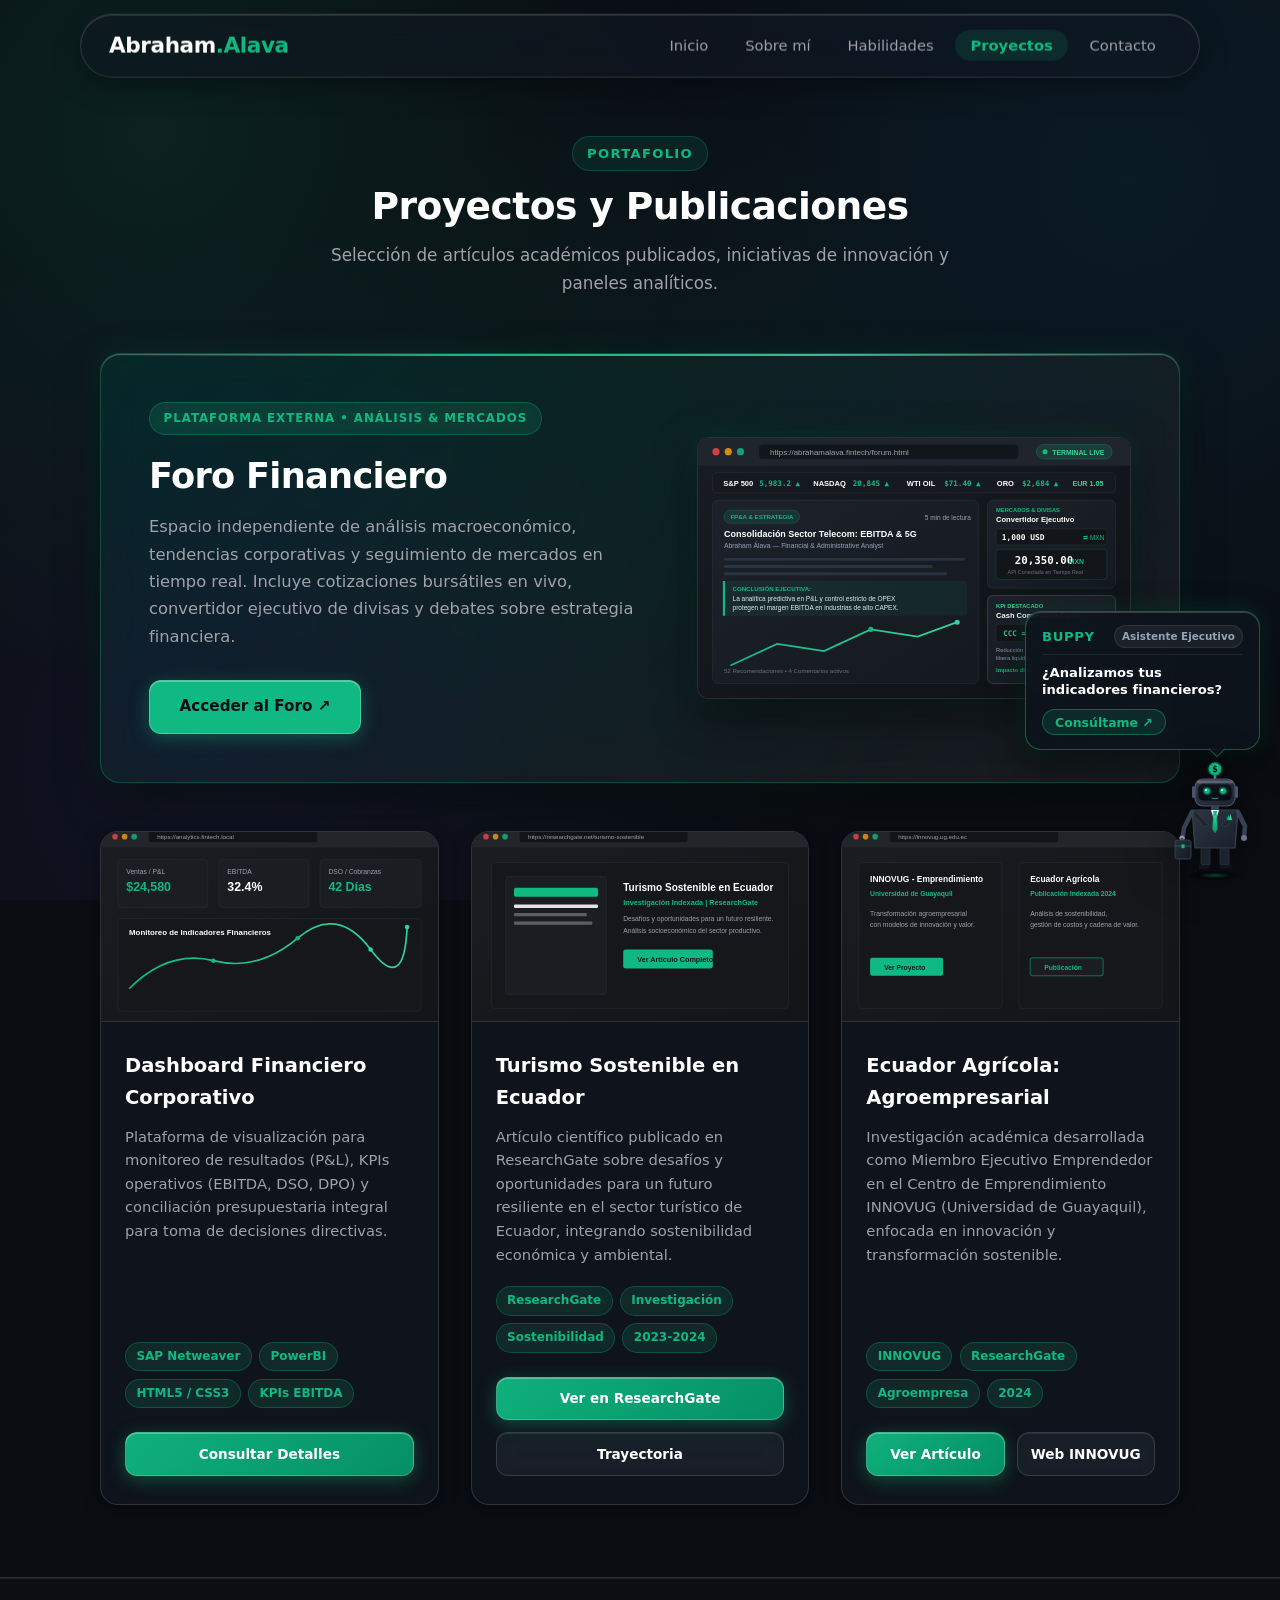
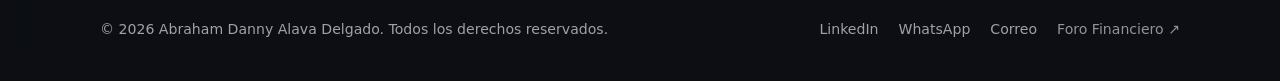
==== commit 98c2257b: "Actualización del portafolio" ====
--- a/projects.html
+++ b/projects.html
@@ -102,8 +102,6 @@
             </div>
             <div class="project-links">
               <a href="contact.html" class="btn btn-primary">Consultar Detalles</a>
-              <a href="assets/docs/Cv_Abraham_Alava.pdf" download="Cv_Abraham_Alava.pdf" class="btn btn-outline">Ver en
-                CV</a>
             </div>
           </div>
         </article>
--- a/css/global.css
+++ b/css/global.css
@@ -544,57 +544,84 @@
   position: fixed;
   bottom: 20px;
   right: 20px;
-  z-index: 999;
-  width: 90px;
+  z-index: 9999;
+  width: auto;
   height: auto;
   pointer-events: auto;
   user-select: none;
-  transition: opacity 0.3s ease, transform 0.3s ease;
+  font-family: inherit;
+  display: block !important;
+  opacity: 1 !important;
+  visibility: visible !important;
 }
 
 .executive-robot-wrapper {
+  position: relative;
+  display: flex;
+  flex-direction: column;
+  align-items: flex-end;
+}
+
+/* Figura del Robot Ejecutivo fuera de la tarjeta */
+.executive-robot-figure {
+  display: flex;
+  flex-direction: column;
+  align-items: center;
+  cursor: pointer;
   animation: robotLevitate 3.5s ease-in-out infinite;
-  display: flex;
-  flex-direction: column;
-  align-items: center;
-  position: relative;
+  outline: none;
+  touch-action: manipulation;
 }
 
 .executive-robot-svg {
   display: block;
   width: 90px;
   height: 115px;
-  filter: drop-shadow(0 8px 20px rgba(0, 0, 0, 0.45));
+  filter: drop-shadow(0 8px 22px rgba(0, 0, 0, 0.55));
+  transition: transform 0.25s ease, filter 0.25s ease;
+}
+
+.executive-robot-figure:hover .executive-robot-svg {
+  transform: scale(1.04) translateY(-2px);
+  filter: drop-shadow(0 12px 28px rgba(16, 185, 129, 0.45));
 }
 
 .executive-robot-shadow {
-  width: 52px;
+  width: 54px;
   height: 9px;
-  background: radial-gradient(ellipse at center, rgba(16, 185, 129, 0.32) 0%, rgba(0, 0, 0, 0.5) 45%, transparent 75%);
+  background: radial-gradient(ellipse at center, rgba(16, 185, 129, 0.35) 0%, rgba(0, 0, 0, 0.55) 45%, transparent 75%);
   border-radius: 50%;
   margin: -6px auto 0 auto;
   animation: robotShadowPulse 3.5s ease-in-out infinite;
 }
 
-/* Burbuja de diálogo Liquid Glass (Modo Interactivo en forum.html) */
+/* Tarjeta / Burbuja Liquid Glass limpia (sin avatar adentro) */
 .executive-robot-bubble {
   position: absolute;
-  bottom: calc(100% + 14px);
+  bottom: calc(100% + 12px);
   right: 0;
-  width: 220px;
-  background: rgba(18, 24, 33, 0.85);
-  backdrop-filter: blur(14px) saturate(160%);
-  -webkit-backdrop-filter: blur(14px) saturate(160%);
-  border: 1px solid rgba(16, 185, 129, 0.35);
+  width: 235px;
+  background: rgba(14, 20, 28, 0.92);
+  backdrop-filter: blur(16px) saturate(170%);
+  -webkit-backdrop-filter: blur(16px) saturate(170%);
+  border: 1.5px solid rgba(16, 185, 129, 0.45);
   border-radius: 16px;
   padding: 0.85rem 1rem;
-  box-shadow: 0 10px 30px rgba(0, 0, 0, 0.55), 0 0 20px rgba(16, 185, 129, 0.15), inset 0 1px 0 rgba(255, 255, 255, 0.2);
+  box-shadow: 0 12px 35px rgba(0, 0, 0, 0.65), 0 0 22px rgba(16, 185, 129, 0.2), inset 0 1px 0 rgba(255, 255, 255, 0.18);
   display: flex;
   flex-direction: column;
   gap: 0.55rem;
   animation: robotBubbleFloat 3.5s ease-in-out infinite;
   pointer-events: auto;
-  z-index: 1000;
+  cursor: pointer;
+  transition: transform 0.25s ease, border-color 0.25s ease, box-shadow 0.25s ease;
+  outline: none;
+}
+
+.executive-robot-bubble:hover {
+  border-color: #10B981;
+  transform: translateY(-3px);
+  box-shadow: 0 16px 40px rgba(0, 0, 0, 0.75), 0 0 28px rgba(16, 185, 129, 0.35), inset 0 1px 0 rgba(255, 255, 255, 0.25);
 }
 
 .robot-bubble-header {
@@ -602,71 +629,80 @@
   align-items: center;
   justify-content: space-between;
   gap: 0.5rem;
-  padding-bottom: 0.3rem;
+  padding-bottom: 0.35rem;
   border-bottom: 1px solid rgba(255, 255, 255, 0.08);
 }
 
 .robot-bubble-name {
-  font-size: 0.8rem;
+  font-size: 0.82rem;
   font-weight: 800;
   color: #10B981;
-  letter-spacing: 0.04em;
+  letter-spacing: 0.05em;
   text-transform: uppercase;
 }
 
 .robot-bubble-badge {
   font-size: 0.65rem;
   font-weight: 600;
-  color: #9CA3AF;
+  color: #94A3B8;
   background: rgba(255, 255, 255, 0.06);
-  padding: 0.15rem 0.45rem;
+  padding: 0.12rem 0.45rem;
   border-radius: 9999px;
   border: 1px solid rgba(255, 255, 255, 0.08);
+  white-space: nowrap;
 }
 
 .robot-bubble-text {
-  font-size: 0.84rem;
-  line-height: 1.4;
+  font-size: 0.82rem;
+  line-height: 1.35;
   color: #FFFFFF;
   font-weight: 600;
   margin: 0;
 }
 
+.robot-bubble-action {
+  display: flex;
+  align-items: center;
+  margin-top: 0.1rem;
+}
+
 .robot-bubble-link {
   display: inline-flex;
   align-items: center;
-  align-self: flex-start;
   gap: 0.35rem;
-  font-size: 0.82rem;
+  font-size: 0.78rem;
   font-weight: 700;
   color: #10B981;
-  text-decoration: none;
-  background: rgba(16, 185, 129, 0.12);
-  border: 1px solid rgba(16, 185, 129, 0.35);
-  padding: 0.32rem 0.75rem;
+  background: rgba(16, 185, 129, 0.14);
+  border: 1px solid rgba(16, 185, 129, 0.4);
+  padding: 0.28rem 0.75rem;
   border-radius: 9999px;
-  transition: var(--transition);
+  cursor: pointer;
+  transition: all 0.2s ease;
+  font-family: inherit;
+  outline: none;
 }
 
 .robot-bubble-link:hover {
   background: #10B981;
   color: #0A0D12;
-  box-shadow: 0 0 16px rgba(16, 185, 129, 0.5);
+  box-shadow: 0 0 14px rgba(16, 185, 129, 0.5);
   transform: translateY(-1px);
 }
 
 .robot-bubble-tail {
   position: absolute;
   bottom: -6px;
-  right: 32px;
+  right: 36px;
   width: 12px;
   height: 12px;
-  background: rgba(18, 24, 33, 0.85);
-  border-right: 1px solid rgba(16, 185, 129, 0.35);
-  border-bottom: 1px solid rgba(16, 185, 129, 0.35);
+  background: rgba(14, 20, 28, 0.92);
+  border-right: 1.5px solid rgba(16, 185, 129, 0.45);
+  border-bottom: 1.5px solid rgba(16, 185, 129, 0.45);
   transform: rotate(45deg);
 }
 
+/* Animaciones */
 @keyframes robotLevitate {
   0%, 100% {
     transform: translateY(0);
@@ -696,9 +732,305 @@
   }
 }
 
-/* Adaptación móvil: ocultar en pantallas menores a 768px */
-@media (max-width: 768px) {
+/* Fondo oscuro translúcido para el modal */
+.robot-chat-backdrop {
+  display: none;
+  position: fixed;
+  top: 0;
+  left: 0;
+  width: 100vw;
+  height: 100vh;
+  background: rgba(7, 10, 15, 0.68);
+  backdrop-filter: blur(6px);
+  -webkit-backdrop-filter: blur(6px);
+  z-index: 10001;
+}
+
+.robot-chat-backdrop.active {
+  display: block !important;
+}
+
+/* Modal / Ventana de Consulta Adaptada y Chat Interactivo */
+.robot-chat-modal {
+  display: none;
+  position: fixed;
+  bottom: 20px;
+  right: 20px;
+  width: 380px;
+  max-width: calc(100vw - 32px);
+  max-height: 75vh;
+  background: rgba(14, 18, 25, 0.96);
+  backdrop-filter: blur(20px) saturate(180%);
+  -webkit-backdrop-filter: blur(20px) saturate(180%);
+  border: 1.5px solid rgba(16, 185, 129, 0.45);
+  border-radius: 20px;
+  box-shadow: 0 20px 50px rgba(0, 0, 0, 0.85), 0 0 30px rgba(16, 185, 129, 0.25), inset 0 1px 0 rgba(255, 255, 255, 0.15);
+  z-index: 10002;
+  flex-direction: column;
+  overflow: hidden;
+  animation: robotModalSlideUp 0.3s cubic-bezier(0.16, 1, 0.3, 1) forwards;
+}
+
+.robot-chat-modal.active {
+  display: flex !important;
+}
+
+.robot-modal-header {
+  display: flex;
+  align-items: center;
+  justify-content: space-between;
+  padding: 0.9rem 1.15rem;
+  border-bottom: 1px solid rgba(255, 255, 255, 0.08);
+  background: rgba(255, 255, 255, 0.02);
+}
+
+.robot-modal-title-group {
+  display: flex;
+  align-items: center;
+  gap: 0.65rem;
+}
+
+.robot-modal-avatar {
+  width: 28px;
+  height: 28px;
+  object-fit: contain;
+  filter: drop-shadow(0 2px 4px rgba(0, 0, 0, 0.4));
+}
+
+.robot-modal-dot {
+  width: 8px;
+  height: 8px;
+  border-radius: 50%;
+  background-color: #10B981;
+  box-shadow: 0 0 8px #10B981;
+  display: inline-block;
+}
+
+.robot-modal-title {
+  font-size: 0.95rem;
+  font-weight: 800;
+  color: #10B981;
+  margin: 0;
+  line-height: 1.2;
+  letter-spacing: 0.03em;
+}
+
+.robot-modal-badge {
+  font-size: 0.68rem;
+  font-weight: 600;
+  color: #94A3B8;
+  display: block;
+}
+
+.robot-modal-close {
+  background: rgba(255, 255, 255, 0.06);
+  border: 1px solid rgba(255, 255, 255, 0.1);
+  color: #94A3B8;
+  width: 30px;
+  height: 30px;
+  border-radius: 50%;
+  display: flex;
+  align-items: center;
+  justify-content: center;
+  cursor: pointer;
+  transition: all 0.2s ease;
+}
+
+.robot-modal-close:hover {
+  background: rgba(239, 68, 68, 0.2);
+  color: #F87171;
+  border-color: rgba(239, 68, 68, 0.4);
+}
+
+.robot-modal-body {
+  padding: 1.15rem;
+  overflow-y: auto;
+  display: flex;
+  flex-direction: column;
+  gap: 1rem;
+  flex: 1;
+}
+
+.robot-chat-bubble-received {
+  background: rgba(20, 26, 36, 0.85);
+  border: 1px solid rgba(16, 185, 129, 0.25);
+  border-radius: 14px 14px 14px 4px;
+  padding: 0.85rem 1rem;
+  box-shadow: 0 4px 12px rgba(0, 0, 0, 0.3);
+}
+
+.robot-chat-bubble-received p {
+  font-size: 0.88rem;
+  color: #FFFFFF;
+  line-height: 1.45;
+  margin: 0;
+  font-weight: 500;
+}
+
+.robot-quick-topics {
+  display: flex;
+  flex-direction: column;
+  gap: 0.5rem;
+}
+
+.robot-topics-title {
+  font-size: 0.74rem;
+  font-weight: 700;
+  text-transform: uppercase;
+  color: #94A3B8;
+  letter-spacing: 0.05em;
+}
+
+.robot-topic-btn {
+  display: flex;
+  align-items: center;
+  justify-content: space-between;
+  gap: 0.5rem;
+  background: rgba(255, 255, 255, 0.04);
+  border: 1px solid rgba(255, 255, 255, 0.08);
+  border-radius: 10px;
+  padding: 0.65rem 0.85rem;
+  color: #E2E8F0;
+  font-size: 0.82rem;
+  font-weight: 500;
+  text-decoration: none;
+  cursor: pointer;
+  text-align: left;
+  transition: all 0.2s ease;
+  font-family: inherit;
+  width: 100%;
+}
+
+.robot-topic-btn:hover,
+.robot-topic-btn:focus-visible {
+  background: rgba(16, 185, 129, 0.12);
+  border-color: #10B981;
+  color: #FFFFFF;
+  transform: translateX(2px);
+}
+
+.robot-topic-btn.active {
+  background: rgba(16, 185, 129, 0.18);
+  border-color: #10B981;
+  color: #34D399;
+}
+
+.topic-arrow {
+  color: #10B981;
+  font-weight: 700;
+}
+
+.robot-response-area {
+  background: rgba(16, 185, 129, 0.08);
+  border: 1px solid rgba(16, 185, 129, 0.3);
+  border-radius: 12px;
+  padding: 0.85rem 1rem;
+  font-size: 0.82rem;
+  line-height: 1.5;
+  color: #E2E8F0;
+  animation: robotModalSlideUp 0.25s ease;
+}
+
+.robot-response-area strong {
+  color: #10B981;
+  display: block;
+  margin-bottom: 0.3rem;
+  font-weight: 700;
+}
+
+.robot-modal-footer {
+  padding: 0.85rem 1.15rem 1rem 1.15rem;
+  border-top: 1px solid rgba(255, 255, 255, 0.08);
+  background: rgba(20, 26, 36, 0.5);
+}
+
+.robot-modal-cta {
+  display: flex;
+  align-items: center;
+  justify-content: center;
+  width: 100%;
+  padding: 0.7rem 1rem;
+  font-size: 0.88rem;
+  font-weight: 700;
+  border-radius: 12px;
+  text-decoration: none;
+}
+
+@keyframes robotModalSlideUp {
+  from {
+    opacity: 0;
+    transform: translateY(16px);
+  }
+  to {
+    opacity: 1;
+    transform: translateY(0);
+  }
+}
+
+/* ==========================================================================
+   ADAPTACIÓN MÓVIL (< 640px): BUPPY ESCALADO PROPORCIONAL Y SIEMPRE VISIBLE
+   ========================================================================== */
+@media (max-width: 640px) {
   .executive-robot-container {
-    display: none !important;
-  }
-}
+    bottom: 12px;
+    right: 12px;
+    display: block !important;
+    opacity: 1 !important;
+    visibility: visible !important;
+  }
+
+  .executive-robot-svg {
+    width: 68px;
+    height: 87px;
+  }
+
+  .executive-robot-shadow {
+    width: 42px;
+    height: 7px;
+    margin: -4px auto 0 auto;
+  }
+
+  .executive-robot-bubble {
+    width: 205px;
+    padding: 0.65rem 0.8rem;
+    gap: 0.45rem;
+    bottom: calc(100% + 8px);
+    right: 0;
+    border-radius: 14px;
+  }
+
+  .robot-bubble-name {
+    font-size: 0.76rem;
+  }
+
+  .robot-bubble-badge {
+    font-size: 0.6rem;
+    padding: 0.1rem 0.38rem;
+  }
+
+  .robot-bubble-text {
+    font-size: 0.76rem;
+    line-height: 1.3;
+  }
+
+  .robot-bubble-link {
+    font-size: 0.72rem;
+    padding: 0.22rem 0.6rem;
+  }
+
+  .robot-bubble-tail {
+    right: 26px;
+    width: 10px;
+    height: 10px;
+    bottom: -5px;
+  }
+
+  .robot-chat-modal {
+    bottom: 12px;
+    right: 12px;
+    left: 12px;
+    width: calc(100vw - 24px);
+    max-height: 80vh;
+    border-radius: 18px;
+  }
+}
--- a/css/pages.css
+++ b/css/pages.css
@@ -1134,18 +1134,17 @@
    6.0.1 PULSO FINANCIERO DE ECUADOR (NOTICIAS EN TIEMPO REAL - LIQUID GLASS)
    -------------------------------------------------------------------------- */
 .ecuador-news-section {
-  margin-bottom: 2.75rem;
-  padding-bottom: 2.5rem;
-  border-bottom: 1px solid var(--color-border-glass);
+  margin-bottom: 0;
+  padding-bottom: 0;
 }
 
 .ecuador-news-header {
   display: flex;
   justify-content: space-between;
-  align-items: flex-start;
+  align-items: center;
   flex-wrap: wrap;
-  gap: 1rem;
-  margin-bottom: 1.75rem;
+  gap: 0.85rem;
+  margin-bottom: 1rem;
 }
 
 .ecuador-news-header-text {
@@ -1230,7 +1229,7 @@
   -webkit-backdrop-filter: var(--glass-blur);
   border: 1px solid rgba(16, 185, 129, 0.28);
   border-radius: var(--radius-lg);
-  padding: 1.4rem 1.35rem;
+  padding: 1.15rem 1.25rem;
   box-shadow: var(--shadow-sm), 0 0 20px rgba(16, 185, 129, 0.06), var(--glass-specular);
   display: flex;
   flex-direction: column;
@@ -1286,9 +1285,9 @@
   color: var(--color-text-muted);
   font-size: 0.88rem;
   line-height: 1.55;
-  margin-bottom: 1.1rem;
+  margin-bottom: 0.85rem;
   display: -webkit-box;
-  -webkit-line-clamp: 3;
+  -webkit-line-clamp: 2;
   -webkit-box-orient: vertical;
   overflow: hidden;
   text-overflow: ellipsis;
@@ -1393,7 +1392,7 @@
 .market-tradingview-wrapper {
   width: calc(100% - 2.5rem);
   max-width: var(--max-width);
-  margin: 95px auto 24px auto;
+  margin: 1.15rem auto 1.25rem auto;
   height: 46px;
   overflow: hidden;
   border-radius: var(--radius-md);
@@ -1426,8 +1425,8 @@
 
 @media (max-width: 768px) {
   .market-tradingview-wrapper {
-    margin-top: 85px;
-    margin-bottom: 20px;
+    margin-top: 0.85rem;
+    margin-bottom: 1rem;
     width: calc(100% - 1.5rem);
   }
 }
@@ -1503,15 +1502,15 @@
 /* Sección General del Foro */
 .forum-section {
   padding-top: 0;
-  padding-bottom: 5rem;
+  padding-bottom: 3.5rem;
 }
 
 .forum-hero-header {
   display: flex;
   justify-content: space-between;
-  align-items: flex-start;
-  gap: 2rem;
-  margin-bottom: 2rem;
+  align-items: center;
+  gap: 1.5rem;
+  margin-bottom: 1.5rem;
   flex-wrap: wrap;
 }
 
@@ -1520,24 +1519,122 @@
   min-width: 280px;
 }
 
+.forum-hero-text .section-title {
+  font-size: clamp(1.65rem, 3.2vw + 0.4rem, 2.15rem);
+  margin-bottom: 0.35rem;
+}
+
+.forum-hero-text .section-description {
+  margin: 0;
+  font-size: 0.98rem;
+  line-height: 1.45;
+}
+
 .forum-hero-cta {
   flex-shrink: 0;
   display: flex;
   align-items: center;
-  align-self: flex-start;
-  margin-top: 1rem;
+  align-self: center;
+  margin-top: 0;
 }
 
 @media (min-width: 768px) {
   .forum-hero-cta {
-    margin-top: 1.5rem;
+    margin-top: 0;
+  }
+}
+
+/* --------------------------------------------------------------------------
+   6.0.2 SEPARADOR Y ENCABEZADO DE LA ZONA DE DEBATE EJECUTIVO
+   -------------------------------------------------------------------------- */
+.forum-debate-transition {
+  border-top: 1px solid rgba(255, 255, 255, 0.08);
+  margin-top: 1.75rem;
+  padding-top: 1.5rem;
+  margin-bottom: 1rem;
+}
+
+.forum-debate-header {
+  display: flex;
+  align-items: center;
+  justify-content: space-between;
+  gap: 1.25rem;
+  flex-wrap: wrap;
+}
+
+.forum-debate-header-text {
+  flex: 1;
+  min-width: 260px;
+}
+
+.forum-debate-title {
+  font-size: 1.4rem;
+  font-weight: 700;
+  color: #FFFFFF;
+  letter-spacing: -0.015em;
+  margin: 0 0 0.25rem 0;
+}
+
+.forum-debate-subtitle {
+  font-size: 0.9rem;
+  color: var(--color-text-muted);
+  margin: 0;
+  line-height: 1.4;
+}
+
+.btn-secondary-glass {
+  display: inline-flex;
+  align-items: center;
+  justify-content: center;
+  gap: 0.45rem;
+  padding: 0.52rem 1.15rem;
+  font-size: 0.88rem;
+  font-weight: 600;
+  color: #10B981;
+  background: rgba(16, 185, 129, 0.06);
+  border: 1px solid rgba(16, 185, 129, 0.38);
+  border-radius: var(--radius-full);
+  backdrop-filter: var(--glass-blur);
+  -webkit-backdrop-filter: var(--glass-blur);
+  cursor: pointer;
+  transition: all var(--transition-fast);
+  box-shadow: 0 0 15px rgba(16, 185, 129, 0.06);
+  text-decoration: none;
+}
+
+.btn-secondary-glass:hover {
+  background: rgba(16, 185, 129, 0.16);
+  border-color: #10B981;
+  color: #34D399;
+  transform: translateY(-2px);
+  box-shadow: 0 4px 20px rgba(16, 185, 129, 0.22);
+}
+
+.btn-secondary-glass:active {
+  transform: translateY(0);
+}
+
+@media (max-width: 640px) {
+  .forum-debate-header {
+    flex-direction: column;
+    align-items: flex-start;
+    gap: 0.85rem;
+  }
+
+  .forum-debate-header-action {
+    width: 100%;
+  }
+
+  .btn-secondary-glass {
+    width: 100%;
+    justify-content: center;
   }
 }
 
 .forum-filters-wrapper {
-  margin-bottom: 2.25rem;
+  margin-bottom: 1.5rem;
   overflow-x: auto;
-  padding-bottom: 0.5rem;
+  padding-bottom: 0.25rem;
 }
 
 .forum-filters-wrapper::-webkit-scrollbar {
@@ -1565,7 +1662,7 @@
 .forum-editorial-grid {
   display: grid;
   grid-template-columns: 1fr;
-  gap: 2.25rem;
+  gap: 1.75rem;
   align-items: start;
   width: 100%;
 }
@@ -1573,7 +1670,7 @@
 @media (min-width: 1024px) {
   .forum-editorial-grid {
     grid-template-columns: 1fr 340px;
-    gap: 2.5rem;
+    gap: 2rem;
   }
 }
 
@@ -1584,7 +1681,7 @@
 .forum-sidebar {
   display: flex;
   flex-direction: column;
-  gap: 1.75rem;
+  gap: 1.35rem;
 }
 
 @media (min-width: 1024px) {
@@ -1938,11 +2035,90 @@
   border: 1px solid var(--color-danger);
 }
 
+/* Bloque 5: Referencia de Mercado (TradingView Mini Chart - Liquid Glass) */
+.sidebar-market-card {
+  background-color: var(--color-surface);
+  backdrop-filter: var(--glass-blur);
+  -webkit-backdrop-filter: var(--glass-blur);
+  border: 1px solid var(--color-border-glass);
+  border-radius: var(--radius-lg);
+  padding: 1.25rem 1.15rem 1rem 1.15rem;
+  box-shadow: var(--shadow-sm);
+  transition: var(--transition);
+}
+
+.sidebar-market-card:hover {
+  border-color: rgba(16, 185, 129, 0.45);
+  box-shadow: var(--shadow-md), 0 0 20px rgba(16, 185, 129, 0.12), var(--glass-specular-hover);
+}
+
+.sidebar-market-header {
+  display: flex;
+  align-items: flex-start;
+  justify-content: space-between;
+  gap: 0.5rem;
+  margin-bottom: 0.75rem;
+}
+
+.market-live-badge {
+  display: inline-flex;
+  align-items: center;
+  gap: 0.35rem;
+  font-size: 0.68rem;
+  font-weight: 700;
+  text-transform: uppercase;
+  color: #10B981;
+  background: rgba(16, 185, 129, 0.12);
+  border: 1px solid rgba(16, 185, 129, 0.35);
+  border-radius: 9999px;
+  padding: 0.18rem 0.55rem;
+  letter-spacing: 0.04em;
+  white-space: nowrap;
+}
+
+.market-live-dot {
+  width: 6px;
+  height: 6px;
+  border-radius: 50%;
+  background-color: #10B981;
+  box-shadow: 0 0 8px #10B981;
+  display: inline-block;
+  animation: liveDotPulse 2s infinite ease-in-out;
+}
+
+@keyframes liveDotPulse {
+  0%, 100% {
+    opacity: 1;
+    transform: scale(1);
+  }
+  50% {
+    opacity: 0.35;
+    transform: scale(0.8);
+  }
+}
+
+.market-chart-wrapper {
+  position: relative;
+  width: 100%;
+  height: 220px;
+  overflow: hidden;
+  border-radius: 10px;
+  background: rgba(10, 14, 20, 0.5);
+  border: 1px solid rgba(255, 255, 255, 0.05);
+}
+
+@media (max-width: 1023px) {
+  .sidebar-market-card {
+    width: 100%;
+    margin-bottom: 2rem;
+  }
+}
+
 /* Feed de Hilos */
 .forum-feed-container {
   display: flex;
   flex-direction: column;
-  gap: 1.75rem;
+  gap: 1.35rem;
   width: 100%;
 }
 
